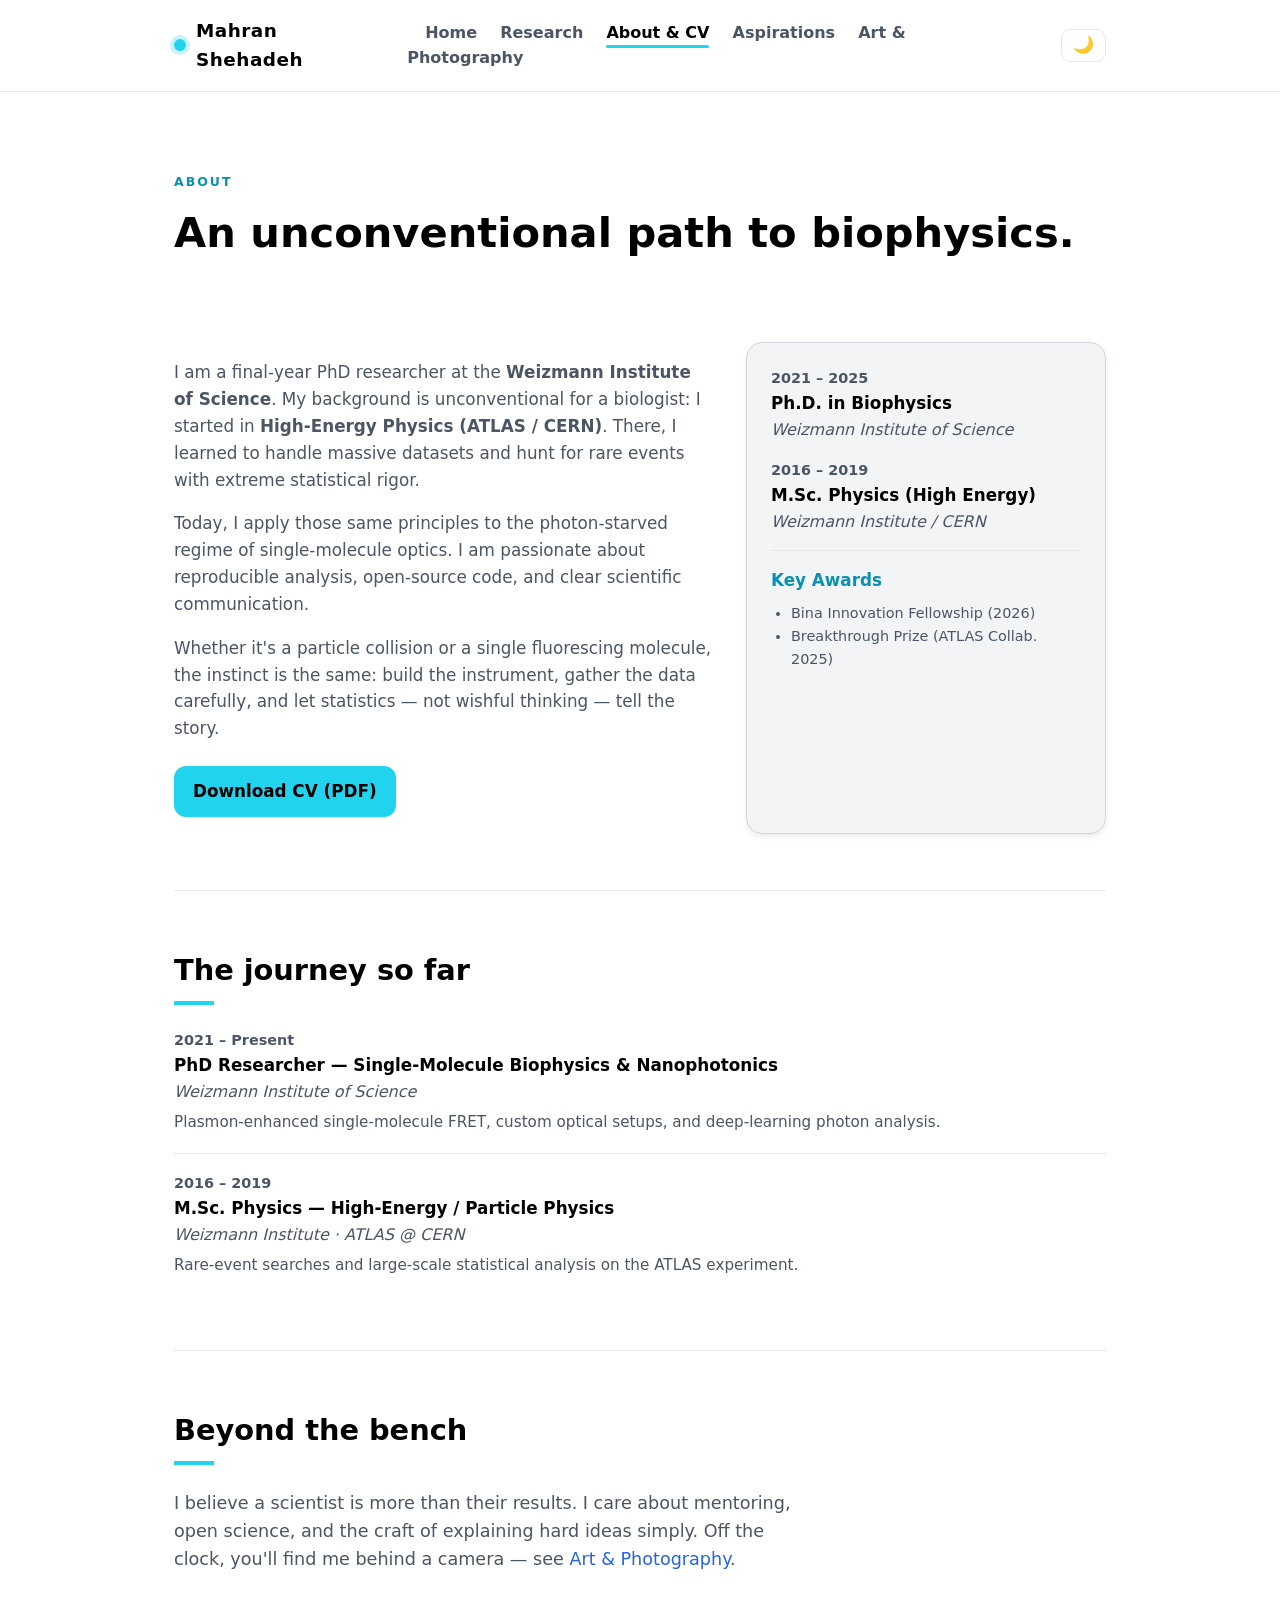
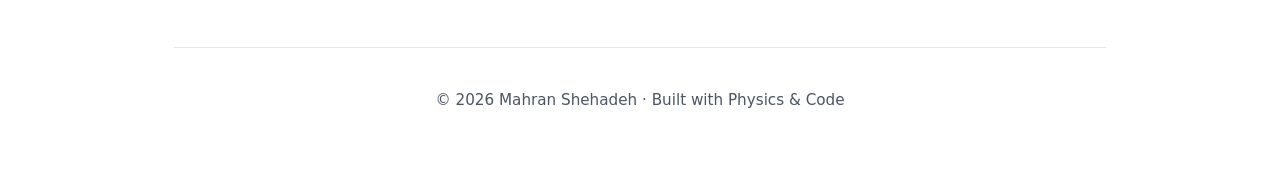
==== about.html @ 32fd959b "Build multi-page personal site Expand single-page site into Home, Research, About & CV, Aspirations," ====
<!DOCTYPE html>
<html lang="en">
<head>
  <meta charset="utf-8" />
  <meta name="viewport" content="width=device-width, initial-scale=1" />
  <title>About &amp; CV — Mahran Shehadeh</title>
  <meta name="description" content="From high-energy physics at CERN to single-molecule biophysics at the Weizmann Institute." />
  <meta name="color-scheme" content="light dark" />
  <link rel="icon" href="favicon.svg" type="image/svg+xml" />
  <link rel="stylesheet" href="style.css" />
  <script>(function(){try{var t=localStorage.getItem('theme');if(!t){t=matchMedia('(prefers-color-scheme: dark)').matches?'dark':'light';}document.documentElement.setAttribute('data-theme',t);}catch(e){}})();</script>
</head>
<body>
  <header class="site-header">
    <div class="container">
      <a class="brand" href="index.html"><span class="dot"></span>Mahran Shehadeh</a>
      <button class="theme-toggle" id="theme-toggle" aria-label="Switch to dark mode" title="Toggle theme">🌙</button>
      <button class="nav-toggle" aria-label="Menu" aria-expanded="false">☰</button>
      <nav id="site-nav">
        <a href="index.html">Home</a>
        <a href="research.html">Research</a>
        <a href="about.html" class="active">About &amp; CV</a>
        <a href="aspirations.html">Aspirations</a>
        <a href="art.html">Art &amp; Photography</a>
      </nav>
    </div>
  </header>

  <div class="container">

    <section class="page-head reveal">
      <p class="eyebrow">About</p>
      <h1>An unconventional path to biophysics.</h1>
    </section>

    <section class="section reveal">
      <div class="about">
        <div class="blurb">
          <p>
            I am a final‑year PhD researcher at the <strong>Weizmann Institute of Science</strong>. My background is
            unconventional for a biologist: I started in <strong>High‑Energy Physics (ATLAS / CERN)</strong>. There,
            I learned to handle massive datasets and hunt for rare events with extreme statistical rigor.
          </p>
          <p>
            Today, I apply those same principles to the photon‑starved regime of single‑molecule optics. I am passionate
            about reproducible analysis, open‑source code, and clear scientific communication.
          </p>
          <p>
            Whether it's a particle collision or a single fluorescing molecule, the instinct is the same: build the
            instrument, gather the data carefully, and let statistics — not wishful thinking — tell the story.
          </p>
          <p style="margin-top:24px;">
            <a href="MahranShehadeh_AcademicCV.pdf" class="btn" target="_blank" rel="noopener">Download CV (PDF)</a>
          </p>
        </div>

        <div class="card">
          <div class="timeline-item">
            <div class="timeline-date">2021 – 2025</div>
            <div class="timeline-title">Ph.D. in Biophysics</div>
            <div class="timeline-inst">Weizmann Institute of Science</div>
          </div>
          <div class="timeline-item">
            <div class="timeline-date">2016 – 2019</div>
            <div class="timeline-title">M.Sc. Physics (High Energy)</div>
            <div class="timeline-inst">Weizmann Institute / CERN</div>
          </div>
          <hr style="border:0; border-top:1px solid var(--border-soft); margin:16px 0;">
          <div class="timeline-item">
            <div class="timeline-title" style="color: var(--accent-dark);">Key Awards</div>
            <ul style="padding-left:20px; font-size:0.9rem; color:var(--muted); margin-top:8px;">
              <li>Bina Innovation Fellowship (2026)</li>
              <li>Breakthrough Prize (ATLAS Collab. 2025)</li>
            </ul>
          </div>
        </div>
      </div>
    </section>

    <section class="section reveal">
      <h2>The journey so far</h2>
      <div class="card" style="background:transparent; box-shadow:none; border:0; padding:0;">
        <div class="timeline-item">
          <div class="timeline-date">2021 – Present</div>
          <div class="timeline-title">PhD Researcher — Single‑Molecule Biophysics &amp; Nanophotonics</div>
          <div class="timeline-inst">Weizmann Institute of Science</div>
          <p style="color:var(--muted); margin-top:6px;">Plasmon‑enhanced single‑molecule FRET, custom optical setups, and deep‑learning photon analysis.</p>
        </div>
        <hr style="border:0; border-top:1px solid var(--border-soft); margin:18px 0;">
        <div class="timeline-item">
          <div class="timeline-date">2016 – 2019</div>
          <div class="timeline-title">M.Sc. Physics — High‑Energy / Particle Physics</div>
          <div class="timeline-inst">Weizmann Institute · ATLAS @ CERN</div>
          <p style="color:var(--muted); margin-top:6px;">Rare‑event searches and large‑scale statistical analysis on the ATLAS experiment.</p>
        </div>
      </div>
    </section>

    <section class="section reveal">
      <h2>Beyond the bench</h2>
      <p class="lead">
        I believe a scientist is more than their results. I care about mentoring, open science, and the craft of
        explaining hard ideas simply. Off the clock, you'll find me behind a camera — see
        <a href="art.html">Art &amp; Photography</a>.
      </p>
    </section>

    <footer>
      <div>© <span id="y"></span> Mahran Shehadeh · Built with Physics &amp; Code</div>
    </footer>
  </div>

  <script src="main.js"></script>
</body>
</html>
---- style.css ----
/* ============================================================
   Mahran Shehadeh — shared stylesheet
   Palette kept from the original site (cyan accent on white).
   ============================================================ */

:root {
  --bg: #ffffff;
  --fg: #000000;
  --muted: #4b5563;
  --accent: #22d3ee;       /* The Cyan Accent */
  --accent-dark: #0891b2;  /* Darker cyan for text-on-white legibility */
  --card: #f3f4f6;
  --border: #d1d5db;
  --border-soft: #e5e7eb;
  --link: #2563eb;
  --shadow: 0 4px 6px -1px rgba(0, 0, 0, 0.08);
  --shadow-lg: 0 18px 40px -12px rgba(0, 0, 0, 0.18);
}

/* Dark theme — same cyan accent, inverted surfaces */
[data-theme="dark"] {
  --bg: #0b0f14;
  --fg: #e6edf3;
  --muted: #9ca3af;
  --accent: #22d3ee;
  --accent-dark: #67e8f9;   /* lighter cyan stays legible on dark */
  --card: #161b22;
  --border: #2d333b;
  --border-soft: #21262d;
  --link: #60a5fa;
  --shadow: 0 4px 6px -1px rgba(0, 0, 0, 0.4);
  --shadow-lg: 0 18px 40px -12px rgba(0, 0, 0, 0.6);
}
[data-theme="dark"] .site-header { background: rgba(11, 15, 20, 0.85); }
[data-theme="dark"] .tag { background: #21262d; color: #c9d1d9; }
[data-theme="dark"] .tag.accent { background: rgba(34, 211, 238, 0.16); color: var(--accent-dark); }
[data-theme="dark"] .gallery img { border-color: var(--border); }

* { box-sizing: border-box; }
html { scroll-behavior: smooth; }
html, body { height: 100%; }

body {
  margin: 0;
  font-family: ui-sans-serif, system-ui, -apple-system, "Segoe UI", Roboto, Helvetica, Arial, "Apple Color Emoji", "Segoe UI Emoji";
  background: var(--bg);
  color: var(--fg);
  line-height: 1.6;
  -webkit-font-smoothing: antialiased;
}

a { color: var(--link); text-decoration: none; }
a:hover { text-decoration: underline; }

.container { max-width: 980px; margin: 0 auto; padding: 24px; }

/* ---------- Sticky header / nav ---------- */
.site-header {
  position: sticky;
  top: 0;
  z-index: 50;
  background: rgba(255, 255, 255, 0.85);
  backdrop-filter: saturate(180%) blur(10px);
  border-bottom: 1px solid var(--border-soft);
}
.site-header .container {
  display: flex;
  align-items: center;
  justify-content: space-between;
  gap: 16px;
  padding-top: 16px;
  padding-bottom: 16px;
}
.brand {
  font-weight: 800;
  letter-spacing: 0.5px;
  font-size: 1.15rem;
  color: var(--fg);
  display: inline-flex;
  align-items: center;
  gap: 10px;
}
.brand { margin-right: auto; }
.brand:hover { text-decoration: none; }

/* theme toggle */
.theme-toggle {
  background: none; border: 1px solid var(--border-soft); cursor: pointer;
  font-size: 1.05rem; line-height: 1; padding: 7px 11px; border-radius: 10px;
  color: var(--fg); margin-left: 18px; transition: border-color 0.2s ease;
}
.theme-toggle:hover { border-color: var(--fg); }
@media (min-width: 861px) { nav { order: 1; } .theme-toggle { order: 2; } }
.brand .dot {
  width: 12px; height: 12px; border-radius: 50%;
  background: var(--accent);
  box-shadow: 0 0 0 4px rgba(34, 211, 238, 0.25);
}
nav a { margin-left: 18px; font-weight: 600; color: var(--muted); position: relative; }
nav a:hover { color: var(--fg); text-decoration: none; }
nav a.active { color: var(--fg); }
nav a.active::after {
  content: ''; position: absolute; left: 0; right: 0; bottom: -6px;
  height: 3px; border-radius: 3px; background: var(--accent);
}

/* mobile menu toggle */
.nav-toggle { display: none; background: none; border: 0; cursor: pointer; font-size: 1.5rem; color: var(--fg); }

/* ---------- Buttons ---------- */
.cta { display: inline-flex; gap: 12px; flex-wrap: wrap; }
.btn {
  border: 1px solid transparent;
  background: var(--accent);
  color: #000000;
  padding: 11px 18px;
  font-weight: 700;
  border-radius: 12px;
  transition: transform 0.2s ease, box-shadow 0.2s ease;
  display: inline-block;
}
.btn:hover { transform: translateY(-2px); text-decoration: none; box-shadow: 0 8px 20px -8px rgba(34, 211, 238, 0.8); }
.btn.secondary { background: transparent; border-color: var(--muted); color: var(--fg); }
.btn.secondary:hover { box-shadow: var(--shadow); border-color: var(--fg); }

/* ---------- Cards & grid ---------- */
.card {
  background: var(--card);
  border: 1px solid var(--border);
  border-radius: 16px;
  padding: 24px;
  box-shadow: var(--shadow);
  transition: transform 0.25s ease, box-shadow 0.25s ease;
}
.card.hover:hover { transform: translateY(-4px); box-shadow: var(--shadow-lg); }
.card h3 { margin: 0 0 8px; font-size: 1.1rem; }
.card p { margin: 0; color: var(--muted); font-size: 0.95rem; }

.grid { display: grid; grid-template-columns: repeat(3, minmax(0, 1fr)); gap: 16px; }
.grid-2 { display: grid; grid-template-columns: repeat(2, minmax(0, 1fr)); gap: 16px; }

/* ---------- Tags ---------- */
.tag {
  display: inline-block; font-size: 0.75rem; padding: 3px 9px;
  background: #e5e7eb; border-radius: 12px; color: #374151;
  font-weight: 600; margin-right: 4px; margin-top: 8px;
}
.tag.accent { background: rgba(34, 211, 238, 0.18); color: var(--accent-dark); }

/* ---------- Sections ---------- */
.section { padding: 56px 0; border-bottom: 1px solid var(--border-soft); }
.section:last-child { border-bottom: none; }
.section h2 { font-size: 1.8rem; margin: 0 0 24px; position: relative; }
.section h2::after { content: ''; display: block; width: 40px; height: 4px; background: var(--accent); margin-top: 8px; }
.eyebrow { text-transform: uppercase; letter-spacing: 2px; font-size: 0.78rem; font-weight: 700; color: var(--accent-dark); margin: 0 0 8px; }
.lead { color: var(--muted); font-size: 1.1rem; max-width: 640px; }

/* ---------- Hero ---------- */
.hero { padding: 72px 0; display: grid; grid-template-columns: 1.1fr 0.9fr; gap: 40px; align-items: center; }
.hero h1 { font-size: clamp(2rem, 5vw, 3.2rem); line-height: 1.15; margin: 0 0 16px; }
.hero p { color: var(--muted); font-size: 1.1rem; margin: 0 0 24px; }
.profile-photo {
  max-width: 300px; width: 100%; border-radius: 50%;
  border: 5px solid var(--accent);
  box-shadow: var(--shadow-lg);
}

/* page header (interior pages) */
.page-head { padding: 56px 0 8px; }
.page-head h1 { font-size: clamp(1.8rem, 4vw, 2.6rem); margin: 0 0 12px; }

/* ---------- About ---------- */
.about { display: grid; grid-template-columns: 1.5fr 1fr; gap: 32px; }
.about .blurb { font-size: 1.05rem; color: var(--muted); }

/* ---------- Timeline ---------- */
.timeline-item { margin-bottom: 16px; }
.timeline-date { font-weight: 700; color: var(--muted); font-size: 0.9rem; }
.timeline-title { font-weight: 700; font-size: 1.05rem; }
.timeline-inst { font-style: italic; color: var(--muted); }

/* ---------- Stats strip ---------- */
.stats { display: grid; grid-template-columns: repeat(4, 1fr); gap: 16px; text-align: center; }
.stats .num { font-size: 2rem; font-weight: 800; color: var(--accent-dark); }
.stats .label { color: var(--muted); font-size: 0.9rem; }

/* ---------- Gallery (photography) ---------- */
.gallery { columns: 3; column-gap: 16px; }
.gallery img {
  width: 100%; display: block; border-radius: 14px; margin-bottom: 16px;
  border: 1px solid var(--border); box-shadow: var(--shadow);
  transition: transform 0.25s ease, box-shadow 0.25s ease;
}
.gallery img:hover { transform: scale(1.02); box-shadow: var(--shadow-lg); }

/* ---------- Publications ---------- */
.pub-list { display: grid; gap: 14px; }
.pub { border-left: 4px solid var(--accent); }
.pub h3 { font-size: 1.05rem; }
.pub-meta { margin: 6px 0 10px !important; font-size: 0.92rem; }

/* ---------- Footer ---------- */
footer { padding: 40px 0; color: var(--muted); font-size: 0.95rem; text-align: center; }
.social { display: flex; gap: 16px; justify-content: center; margin-top: 16px; flex-wrap: wrap; }

/* ---------- Reveal-on-scroll animation ---------- */
.reveal { opacity: 0; transform: translateY(18px); transition: opacity 0.6s ease, transform 0.6s ease; }
.reveal.in { opacity: 1; transform: none; }
@media (prefers-reduced-motion: reduce) {
  .reveal { opacity: 1; transform: none; transition: none; }
  html { scroll-behavior: auto; }
}

/* ---------- Responsive ---------- */
@media (max-width: 860px) {
  .hero { grid-template-columns: 1fr; text-align: center; }
  .hero .profile-photo { margin: 0 auto; }
  .grid, .grid-2 { grid-template-columns: 1fr; }
  .stats { grid-template-columns: repeat(2, 1fr); }
  .about { grid-template-columns: 1fr; }
  .gallery { columns: 2; }
  .cta { justify-content: center; }

  .nav-toggle { display: block; }
  nav {
    display: none; position: absolute; top: 100%; right: 0; left: 0;
    background: #fff; border-bottom: 1px solid var(--border-soft);
    flex-direction: column; padding: 12px 24px 20px;
  }
  nav.open { display: flex; }
  nav a { margin: 8px 0; }
  nav a.active::after { display: none; }
}
@media (max-width: 520px) { .gallery { columns: 1; } }
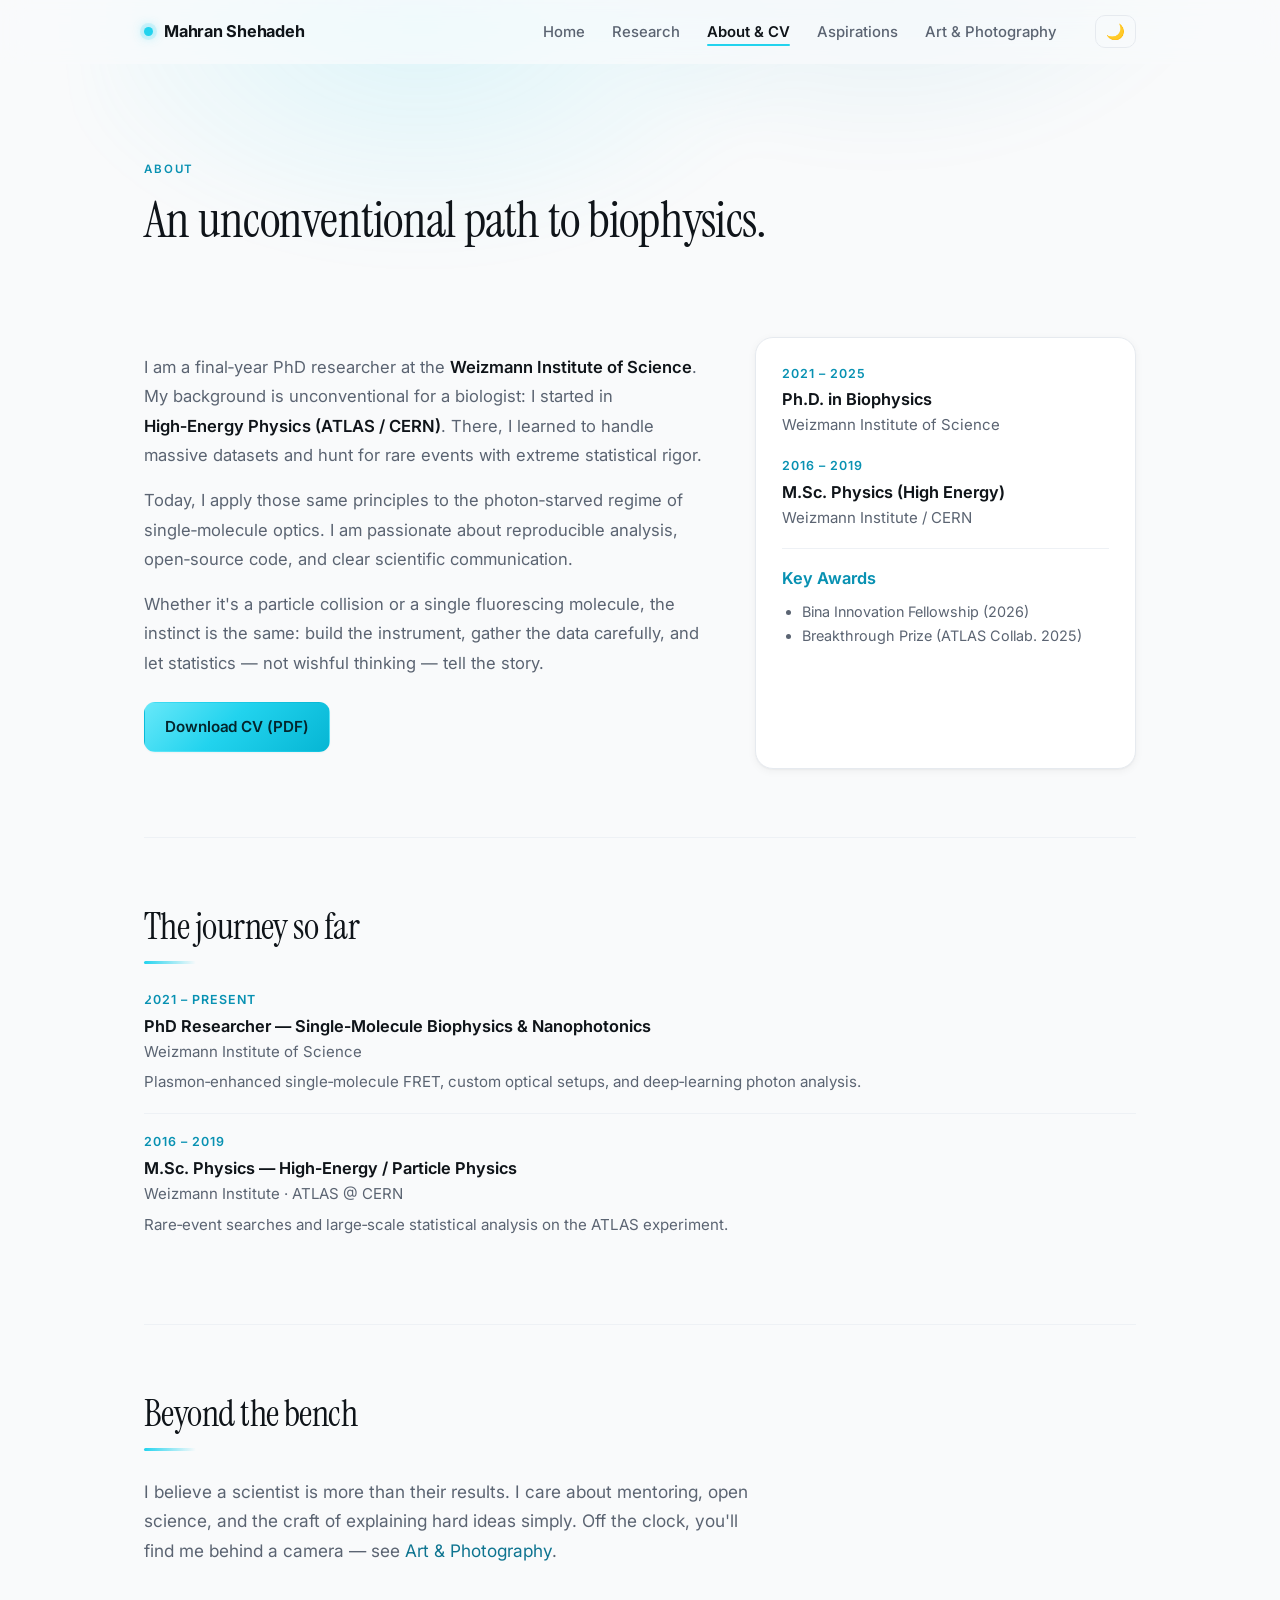
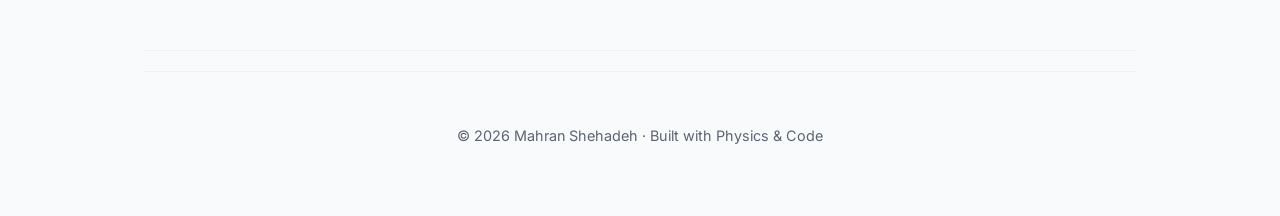
==== commit 43390063: "Refine visual design: typography, surfaces, and depth Pair Instrument Serif display headings with In" ====
--- a/about.html
+++ b/about.html
@@ -6,7 +6,31 @@
   <title>About &amp; CV — Mahran Shehadeh</title>
   <meta name="description" content="From high-energy physics at CERN to single-molecule biophysics at the Weizmann Institute." />
   <meta name="color-scheme" content="light dark" />
+  <meta name="theme-color" media="(prefers-color-scheme: light)" content="#ffffff" />
+  <meta name="theme-color" media="(prefers-color-scheme: dark)" content="#0b0f14" />
   <link rel="icon" href="favicon.svg" type="image/svg+xml" />
+  <link rel="icon" href="favicon-32.png" sizes="32x32" type="image/png" />
+  <link rel="apple-touch-icon" href="apple-touch-icon.png" />
+  <link rel="manifest" href="site.webmanifest" />
+  <link rel="canonical" href="https://mahranshehadeh.github.io/about.html" />
+
+  <!-- Open Graph / social preview -->
+  <meta property="og:type" content="website" />
+  <meta property="og:site_name" content="Mahran Shehadeh" />
+  <meta property="og:title" content="About &amp; CV — Mahran Shehadeh" />
+  <meta property="og:description" content="From high-energy physics at CERN to single-molecule biophysics at the Weizmann Institute." />
+  <meta property="og:url" content="https://mahranshehadeh.github.io/about.html" />
+  <meta property="og:image" content="https://mahranshehadeh.github.io/og-image.png" />
+  <meta property="og:image:width" content="1200" />
+  <meta property="og:image:height" content="630" />
+  <meta property="og:image:alt" content="Mahran Shehadeh — Physicist &amp; Biophysicist" />
+  <meta name="twitter:card" content="summary_large_image" />
+  <meta name="twitter:title" content="About &amp; CV — Mahran Shehadeh" />
+  <meta name="twitter:description" content="From high-energy physics at CERN to single-molecule biophysics at the Weizmann Institute." />
+  <meta name="twitter:image" content="https://mahranshehadeh.github.io/og-image.png" />
+  <link rel="preconnect" href="https://fonts.googleapis.com" />
+  <link rel="preconnect" href="https://fonts.gstatic.com" crossorigin />
+  <link href="https://fonts.googleapis.com/css2?family=Inter:wght@100..900&family=Instrument+Serif:ital@0;1&display=swap" rel="stylesheet" />
   <link rel="stylesheet" href="style.css" />
   <script>(function(){try{var t=localStorage.getItem('theme');if(!t){t=matchMedia('(prefers-color-scheme: dark)').matches?'dark':'light';}document.documentElement.setAttribute('data-theme',t);}catch(e){}})();</script>
 </head>
@@ -67,7 +91,7 @@
           </div>
           <hr style="border:0; border-top:1px solid var(--border-soft); margin:16px 0;">
           <div class="timeline-item">
-            <div class="timeline-title" style="color: var(--accent-dark);">Key Awards</div>
+            <div class="timeline-title" style="color: var(--accent-deep);">Key Awards</div>
             <ul style="padding-left:20px; font-size:0.9rem; color:var(--muted); margin-top:8px;">
               <li>Bina Innovation Fellowship (2026)</li>
               <li>Breakthrough Prize (ATLAS Collab. 2025)</li>
--- a/style.css
+++ b/style.css
@@ -1,234 +1,397 @@
 /* ============================================================
    Mahran Shehadeh — shared stylesheet
-   Palette kept from the original site (cyan accent on white).
+   Cyan accent identity, refined typography & surfaces.
    ============================================================ */
 
+/* ---------- Tokens: light ---------- */
 :root {
-  --bg: #ffffff;
-  --fg: #000000;
-  --muted: #4b5563;
-  --accent: #22d3ee;       /* The Cyan Accent */
-  --accent-dark: #0891b2;  /* Darker cyan for text-on-white legibility */
-  --card: #f3f4f6;
-  --border: #d1d5db;
-  --border-soft: #e5e7eb;
-  --link: #2563eb;
-  --shadow: 0 4px 6px -1px rgba(0, 0, 0, 0.08);
-  --shadow-lg: 0 18px 40px -12px rgba(0, 0, 0, 0.18);
-}
-
-/* Dark theme — same cyan accent, inverted surfaces */
+  --bg: #f9fafb;
+  --bg-elev: #ffffff;
+  --fg: #0f1419;
+  --muted: #5b6472;
+  --accent: #22d3ee;          /* the cyan */
+  --accent-deep: #0891b2;     /* legible cyan on light */
+  --accent-soft: rgba(34, 211, 238, 0.14);
+  --card: #ffffff;
+  --border: #e6eaef;
+  --border-soft: #eef1f5;
+  --link: #0e7490;
+  --shadow-sm: 0 1px 2px rgba(15, 20, 25, 0.04);
+  --shadow: 0 2px 8px rgba(15, 20, 25, 0.05), 0 1px 2px rgba(15, 20, 25, 0.04);
+  --shadow-lg: 0 24px 48px -20px rgba(15, 20, 25, 0.22), 0 8px 16px -12px rgba(15, 20, 25, 0.12);
+  --glow: 0 12px 32px -10px rgba(34, 211, 238, 0.45);
+  --font-display: "Instrument Serif", ui-serif, Georgia, "Times New Roman", serif;
+  --font-sans: "Inter", ui-sans-serif, system-ui, -apple-system, "Segoe UI", Roboto, Helvetica, Arial, sans-serif;
+  --radius: 18px;
+  --maxw: 1040px;
+}
+
+/* ---------- Tokens: dark ---------- */
 [data-theme="dark"] {
-  --bg: #0b0f14;
-  --fg: #e6edf3;
-  --muted: #9ca3af;
+  --bg: #080b0f;
+  --bg-elev: #11161d;
+  --fg: #e8eef4;
+  --muted: #8b97a6;
   --accent: #22d3ee;
-  --accent-dark: #67e8f9;   /* lighter cyan stays legible on dark */
-  --card: #161b22;
-  --border: #2d333b;
-  --border-soft: #21262d;
-  --link: #60a5fa;
-  --shadow: 0 4px 6px -1px rgba(0, 0, 0, 0.4);
-  --shadow-lg: 0 18px 40px -12px rgba(0, 0, 0, 0.6);
-}
-[data-theme="dark"] .site-header { background: rgba(11, 15, 20, 0.85); }
-[data-theme="dark"] .tag { background: #21262d; color: #c9d1d9; }
-[data-theme="dark"] .tag.accent { background: rgba(34, 211, 238, 0.16); color: var(--accent-dark); }
-[data-theme="dark"] .gallery img { border-color: var(--border); }
+  --accent-deep: #67e8f9;
+  --accent-soft: rgba(34, 211, 238, 0.16);
+  --card: #11161d;
+  --border: #222a34;
+  --border-soft: #1a212a;
+  --link: #67e8f9;
+  --shadow-sm: 0 1px 2px rgba(0, 0, 0, 0.4);
+  --shadow: 0 2px 10px rgba(0, 0, 0, 0.45);
+  --shadow-lg: 0 24px 48px -20px rgba(0, 0, 0, 0.8), 0 8px 16px -12px rgba(0, 0, 0, 0.6);
+  --glow: 0 12px 36px -10px rgba(34, 211, 238, 0.35);
+}
 
 * { box-sizing: border-box; }
 html { scroll-behavior: smooth; }
-html, body { height: 100%; }
 
 body {
   margin: 0;
-  font-family: ui-sans-serif, system-ui, -apple-system, "Segoe UI", Roboto, Helvetica, Arial, "Apple Color Emoji", "Segoe UI Emoji";
+  font-family: var(--font-sans);
+  font-size: 16.5px;
   background: var(--bg);
   color: var(--fg);
-  line-height: 1.6;
+  line-height: 1.65;
   -webkit-font-smoothing: antialiased;
-}
+  -moz-osx-font-smoothing: grayscale;
+  position: relative;
+  overflow-x: hidden;
+}
+
+/* ambient cyan light — depth without noise */
+body::before {
+  content: '';
+  position: fixed;
+  top: -280px; left: 50%;
+  width: 1100px; height: 720px;
+  margin-left: -550px;
+  background:
+    radial-gradient(ellipse 50% 50% at 30% 40%, rgba(34, 211, 238, 0.13), transparent 70%),
+    radial-gradient(ellipse 45% 45% at 72% 30%, rgba(8, 145, 178, 0.10), transparent 70%);
+  filter: blur(20px);
+  pointer-events: none;
+  z-index: 0;
+}
+[data-theme="dark"] body::before {
+  background:
+    radial-gradient(ellipse 50% 50% at 30% 40%, rgba(34, 211, 238, 0.16), transparent 70%),
+    radial-gradient(ellipse 45% 45% at 72% 30%, rgba(103, 232, 249, 0.08), transparent 70%);
+}
+.site-header, .container, footer { position: relative; z-index: 1; }
 
 a { color: var(--link); text-decoration: none; }
-a:hover { text-decoration: underline; }
-
-.container { max-width: 980px; margin: 0 auto; padding: 24px; }
-
-/* ---------- Sticky header / nav ---------- */
+a:hover { text-decoration: underline; text-underline-offset: 3px; }
+
+:focus-visible {
+  outline: 2px solid var(--accent);
+  outline-offset: 3px;
+  border-radius: 6px;
+}
+
+.container { max-width: var(--maxw); margin: 0 auto; padding: 24px; }
+
+/* ---------- Typography ---------- */
+h1, h2 {
+  font-family: var(--font-display);
+  font-weight: 400;
+  letter-spacing: -0.015em;
+  line-height: 1.12;
+}
+h3 { font-family: var(--font-sans); font-weight: 650; letter-spacing: -0.01em; }
+
+.eyebrow {
+  text-transform: uppercase;
+  letter-spacing: 0.16em;
+  font-size: 0.72rem;
+  font-weight: 600;
+  color: var(--accent-deep);
+  margin: 0 0 14px;
+  font-family: var(--font-sans);
+}
+.lead { color: var(--muted); font-size: 1.08rem; max-width: 620px; line-height: 1.7; }
+
+/* ---------- Header / nav ---------- */
 .site-header {
-  position: sticky;
-  top: 0;
-  z-index: 50;
-  background: rgba(255, 255, 255, 0.85);
-  backdrop-filter: saturate(180%) blur(10px);
-  border-bottom: 1px solid var(--border-soft);
+  position: sticky; top: 0; z-index: 50;
+  background: color-mix(in srgb, var(--bg) 78%, transparent);
+  backdrop-filter: saturate(180%) blur(14px);
+  -webkit-backdrop-filter: saturate(180%) blur(14px);
+  border-bottom: 1px solid transparent;
+  transition: border-color 0.3s ease, box-shadow 0.3s ease;
+}
+.site-header.scrolled {
+  border-bottom-color: var(--border-soft);
+  box-shadow: var(--shadow-sm);
 }
 .site-header .container {
-  display: flex;
-  align-items: center;
-  justify-content: space-between;
-  gap: 16px;
-  padding-top: 16px;
-  padding-bottom: 16px;
+  display: flex; align-items: center; gap: 16px;
+  padding-top: 15px; padding-bottom: 15px;
 }
 .brand {
-  font-weight: 800;
-  letter-spacing: 0.5px;
-  font-size: 1.15rem;
-  color: var(--fg);
-  display: inline-flex;
-  align-items: center;
-  gap: 10px;
-}
-.brand { margin-right: auto; }
+  font-family: var(--font-sans);
+  font-weight: 700; letter-spacing: -0.015em; font-size: 1.02rem;
+  color: var(--fg); margin-right: auto;
+  display: inline-flex; align-items: center; gap: 11px;
+}
 .brand:hover { text-decoration: none; }
-
-/* theme toggle */
+.brand .dot {
+  width: 9px; height: 9px; border-radius: 50%;
+  background: var(--accent);
+  box-shadow: 0 0 0 4px var(--accent-soft), 0 0 12px rgba(34, 211, 238, 0.7);
+}
+
+nav a {
+  margin-left: 22px; font-weight: 500; font-size: 0.93rem;
+  color: var(--muted); position: relative; padding-bottom: 2px;
+}
+nav a:hover { color: var(--fg); text-decoration: none; }
+nav a.active { color: var(--fg); font-weight: 600; }
+nav a::after {
+  content: ''; position: absolute; left: 0; right: 100%; bottom: -3px;
+  height: 2px; border-radius: 2px; background: var(--accent);
+  transition: right 0.28s cubic-bezier(0.4, 0, 0.2, 1);
+}
+nav a:hover::after, nav a.active::after { right: 0; }
+
 .theme-toggle {
-  background: none; border: 1px solid var(--border-soft); cursor: pointer;
-  font-size: 1.05rem; line-height: 1; padding: 7px 11px; border-radius: 10px;
-  color: var(--fg); margin-left: 18px; transition: border-color 0.2s ease;
-}
-.theme-toggle:hover { border-color: var(--fg); }
+  background: none; border: 1px solid var(--border); cursor: pointer;
+  font-size: 0.95rem; line-height: 1; padding: 8px 10px; border-radius: 10px;
+  color: var(--fg); margin-left: 22px;
+  transition: border-color 0.2s ease, background 0.2s ease, transform 0.2s ease;
+}
+.theme-toggle:hover { border-color: var(--accent); background: var(--accent-soft); transform: translateY(-1px); }
 @media (min-width: 861px) { nav { order: 1; } .theme-toggle { order: 2; } }
-.brand .dot {
-  width: 12px; height: 12px; border-radius: 50%;
-  background: var(--accent);
-  box-shadow: 0 0 0 4px rgba(34, 211, 238, 0.25);
-}
-nav a { margin-left: 18px; font-weight: 600; color: var(--muted); position: relative; }
-nav a:hover { color: var(--fg); text-decoration: none; }
-nav a.active { color: var(--fg); }
-nav a.active::after {
-  content: ''; position: absolute; left: 0; right: 0; bottom: -6px;
-  height: 3px; border-radius: 3px; background: var(--accent);
-}
-
-/* mobile menu toggle */
-.nav-toggle { display: none; background: none; border: 0; cursor: pointer; font-size: 1.5rem; color: var(--fg); }
+
+.nav-toggle { display: none; background: none; border: 0; cursor: pointer; font-size: 1.4rem; color: var(--fg); }
 
 /* ---------- Buttons ---------- */
 .cta { display: inline-flex; gap: 12px; flex-wrap: wrap; }
 .btn {
   border: 1px solid transparent;
-  background: var(--accent);
-  color: #000000;
-  padding: 11px 18px;
-  font-weight: 700;
-  border-radius: 12px;
-  transition: transform 0.2s ease, box-shadow 0.2s ease;
+  background: linear-gradient(135deg, #67e8f9 0%, var(--accent) 45%, #06b6d4 100%);
+  color: #04252c;
+  padding: 11px 20px;
+  font-weight: 600; font-size: 0.95rem;
+  letter-spacing: -0.005em;
+  border-radius: 11px;
+  box-shadow: var(--shadow-sm);
+  transition: transform 0.22s ease, box-shadow 0.22s ease, filter 0.22s ease;
   display: inline-block;
 }
-.btn:hover { transform: translateY(-2px); text-decoration: none; box-shadow: 0 8px 20px -8px rgba(34, 211, 238, 0.8); }
-.btn.secondary { background: transparent; border-color: var(--muted); color: var(--fg); }
-.btn.secondary:hover { box-shadow: var(--shadow); border-color: var(--fg); }
-
-/* ---------- Cards & grid ---------- */
+.btn:hover { transform: translateY(-2px); text-decoration: none; box-shadow: var(--glow); filter: saturate(1.1); }
+.btn.secondary {
+  background: var(--bg-elev); border-color: var(--border); color: var(--fg);
+}
+.btn.secondary:hover { border-color: var(--accent); box-shadow: var(--shadow); background: var(--bg-elev); filter: none; }
+
+/* ---------- Cards ---------- */
 .card {
   background: var(--card);
   border: 1px solid var(--border);
-  border-radius: 16px;
-  padding: 24px;
+  border-radius: var(--radius);
+  padding: 26px;
   box-shadow: var(--shadow);
-  transition: transform 0.25s ease, box-shadow 0.25s ease;
-}
-.card.hover:hover { transform: translateY(-4px); box-shadow: var(--shadow-lg); }
-.card h3 { margin: 0 0 8px; font-size: 1.1rem; }
-.card p { margin: 0; color: var(--muted); font-size: 0.95rem; }
-
-.grid { display: grid; grid-template-columns: repeat(3, minmax(0, 1fr)); gap: 16px; }
-.grid-2 { display: grid; grid-template-columns: repeat(2, minmax(0, 1fr)); gap: 16px; }
+  transition: transform 0.28s cubic-bezier(0.4,0,0.2,1), box-shadow 0.28s ease, border-color 0.28s ease;
+  position: relative;
+  overflow: hidden;
+}
+/* hairline accent that wipes in on hover */
+.card.hover::before {
+  content: ''; position: absolute; top: 0; left: 0; right: 100%; height: 2px;
+  background: linear-gradient(90deg, var(--accent), transparent);
+  transition: right 0.4s cubic-bezier(0.4,0,0.2,1);
+}
+.card.hover:hover::before { right: 0; }
+.card.hover:hover {
+  transform: translateY(-4px);
+  box-shadow: var(--shadow-lg);
+  border-color: color-mix(in srgb, var(--accent) 35%, var(--border));
+}
+.card h3 { margin: 0 0 9px; font-size: 1.06rem; }
+.card p { margin: 0; color: var(--muted); font-size: 0.945rem; line-height: 1.65; }
+a.card { color: inherit; }
+a.card:hover { text-decoration: none; }
+a.card h3 { color: var(--fg); transition: color 0.2s ease; }
+a.card:hover h3 { color: var(--accent-deep); }
+
+.grid { display: grid; grid-template-columns: repeat(3, minmax(0, 1fr)); gap: 18px; }
+.grid-2 { display: grid; grid-template-columns: repeat(2, minmax(0, 1fr)); gap: 18px; }
 
 /* ---------- Tags ---------- */
 .tag {
-  display: inline-block; font-size: 0.75rem; padding: 3px 9px;
-  background: #e5e7eb; border-radius: 12px; color: #374151;
-  font-weight: 600; margin-right: 4px; margin-top: 8px;
-}
-.tag.accent { background: rgba(34, 211, 238, 0.18); color: var(--accent-dark); }
+  display: inline-block; font-size: 0.735rem; padding: 4px 11px;
+  background: var(--bg); border: 1px solid var(--border);
+  border-radius: 999px; color: var(--muted);
+  font-weight: 550; margin-right: 5px; margin-top: 10px;
+  letter-spacing: 0.005em;
+}
+.tag.accent {
+  background: var(--accent-soft);
+  border-color: color-mix(in srgb, var(--accent) 30%, transparent);
+  color: var(--accent-deep);
+}
 
 /* ---------- Sections ---------- */
-.section { padding: 56px 0; border-bottom: 1px solid var(--border-soft); }
+.section { padding: 68px 0; border-bottom: 1px solid var(--border-soft); }
 .section:last-child { border-bottom: none; }
-.section h2 { font-size: 1.8rem; margin: 0 0 24px; position: relative; }
-.section h2::after { content: ''; display: block; width: 40px; height: 4px; background: var(--accent); margin-top: 8px; }
-.eyebrow { text-transform: uppercase; letter-spacing: 2px; font-size: 0.78rem; font-weight: 700; color: var(--accent-dark); margin: 0 0 8px; }
-.lead { color: var(--muted); font-size: 1.1rem; max-width: 640px; }
+.section h2 { font-size: clamp(1.75rem, 3.4vw, 2.3rem); margin: 0 0 26px; }
+.section h2::after {
+  content: ''; display: block; width: 52px; height: 3px; border-radius: 3px;
+  background: linear-gradient(90deg, var(--accent), transparent);
+  margin-top: 14px;
+}
 
 /* ---------- Hero ---------- */
-.hero { padding: 72px 0; display: grid; grid-template-columns: 1.1fr 0.9fr; gap: 40px; align-items: center; }
-.hero h1 { font-size: clamp(2rem, 5vw, 3.2rem); line-height: 1.15; margin: 0 0 16px; }
-.hero p { color: var(--muted); font-size: 1.1rem; margin: 0 0 24px; }
+.hero {
+  padding: 88px 0 76px;
+  display: grid; grid-template-columns: 1.15fr 0.85fr;
+  gap: 56px; align-items: center;
+}
+.hero h1 { font-size: clamp(2.4rem, 6vw, 4rem); margin: 0 0 20px; }
+.hero h1 .alt {
+  color: transparent;
+  background: linear-gradient(120deg, var(--accent-deep), var(--accent));
+  -webkit-background-clip: text; background-clip: text;
+  font-style: italic;
+}
+.hero p { color: var(--muted); font-size: 1.1rem; margin: 0 0 30px; max-width: 30em; line-height: 1.7; }
+.hero strong { color: var(--fg); font-weight: 600; }
+
+/* portrait: editorial rounded frame with cyan halo */
+.photo-wrap { position: relative; display: inline-block; }
+.photo-wrap::after {
+  content: ''; position: absolute; inset: -14px -14px 14px 14px;
+  border: 1.5px solid var(--accent);
+  border-radius: calc(var(--radius) + 8px);
+  opacity: 0.35;
+  pointer-events: none;
+  transition: inset 0.4s cubic-bezier(0.4,0,0.2,1), opacity 0.4s ease;
+}
+.photo-wrap:hover::after { inset: -10px -10px 10px 10px; opacity: 0.6; }
 .profile-photo {
-  max-width: 300px; width: 100%; border-radius: 50%;
-  border: 5px solid var(--accent);
-  box-shadow: var(--shadow-lg);
+  max-width: 320px; width: 100%; height: auto;
+  border-radius: var(--radius);
+  display: block;
+  box-shadow: var(--shadow-lg), 0 0 60px -18px rgba(34, 211, 238, 0.5);
+  position: relative; z-index: 1;
 }
 
 /* page header (interior pages) */
-.page-head { padding: 56px 0 8px; }
-.page-head h1 { font-size: clamp(1.8rem, 4vw, 2.6rem); margin: 0 0 12px; }
+.page-head { padding: 72px 0 4px; }
+.page-head h1 { font-size: clamp(2.1rem, 5vw, 3.1rem); margin: 0 0 16px; }
 
 /* ---------- About ---------- */
-.about { display: grid; grid-template-columns: 1.5fr 1fr; gap: 32px; }
-.about .blurb { font-size: 1.05rem; color: var(--muted); }
+.about { display: grid; grid-template-columns: 1.5fr 1fr; gap: 40px; }
+.about .blurb { font-size: 1.04rem; color: var(--muted); line-height: 1.75; }
+.about .blurb strong { color: var(--fg); font-weight: 600; }
 
 /* ---------- Timeline ---------- */
-.timeline-item { margin-bottom: 16px; }
-.timeline-date { font-weight: 700; color: var(--muted); font-size: 0.9rem; }
-.timeline-title { font-weight: 700; font-size: 1.05rem; }
-.timeline-inst { font-style: italic; color: var(--muted); }
-
-/* ---------- Stats strip ---------- */
-.stats { display: grid; grid-template-columns: repeat(4, 1fr); gap: 16px; text-align: center; }
-.stats .num { font-size: 2rem; font-weight: 800; color: var(--accent-dark); }
-.stats .label { color: var(--muted); font-size: 0.9rem; }
-
-/* ---------- Gallery (photography) ---------- */
-.gallery { columns: 3; column-gap: 16px; }
+.timeline-item { margin-bottom: 18px; }
+.timeline-date {
+  font-weight: 600; color: var(--accent-deep); font-size: 0.78rem;
+  text-transform: uppercase; letter-spacing: 0.08em;
+}
+.timeline-title { font-weight: 640; font-size: 1.02rem; margin-top: 2px; }
+.timeline-inst { color: var(--muted); font-size: 0.94rem; }
+
+/* ---------- Stats ---------- */
+.stats { display: grid; grid-template-columns: repeat(4, 1fr); gap: 20px; }
+.stats > div {
+  text-align: center; padding: 22px 12px;
+  border-radius: 14px; background: var(--card);
+  border: 1px solid var(--border);
+  transition: transform 0.28s ease, border-color 0.28s ease, box-shadow 0.28s ease;
+}
+.stats > div:hover {
+  transform: translateY(-3px);
+  border-color: color-mix(in srgb, var(--accent) 40%, var(--border));
+  box-shadow: var(--shadow);
+}
+.stats .num {
+  font-family: var(--font-display);
+  font-size: 2.5rem; line-height: 1.05; font-weight: 400;
+  color: transparent;
+  background: linear-gradient(135deg, var(--accent-deep), var(--accent));
+  -webkit-background-clip: text; background-clip: text;
+}
+.stats .label {
+  color: var(--muted); font-size: 0.82rem; margin-top: 6px;
+  letter-spacing: 0.005em; line-height: 1.45;
+}
+
+/* ---------- Gallery ---------- */
+.gallery { columns: 3; column-gap: 18px; }
 .gallery img {
-  width: 100%; display: block; border-radius: 14px; margin-bottom: 16px;
+  width: 100%; display: block; border-radius: 14px; margin-bottom: 18px;
   border: 1px solid var(--border); box-shadow: var(--shadow);
-  transition: transform 0.25s ease, box-shadow 0.25s ease;
-}
-.gallery img:hover { transform: scale(1.02); box-shadow: var(--shadow-lg); }
+  transition: transform 0.35s cubic-bezier(0.4,0,0.2,1), box-shadow 0.35s ease;
+  break-inside: avoid;
+}
+.gallery img:hover { transform: translateY(-4px) scale(1.012); box-shadow: var(--shadow-lg); }
 
 /* ---------- Publications ---------- */
-.pub-list { display: grid; gap: 14px; }
-.pub { border-left: 4px solid var(--accent); }
-.pub h3 { font-size: 1.05rem; }
-.pub-meta { margin: 6px 0 10px !important; font-size: 0.92rem; }
+.pub-list { display: grid; gap: 16px; }
+.pub {
+  border-left: 3px solid var(--accent);
+  padding-left: 24px;
+}
+.pub h3 { font-size: 1.03rem; }
+.pub-meta { margin: 7px 0 11px !important; font-size: 0.9rem; }
 
 /* ---------- Footer ---------- */
-footer { padding: 40px 0; color: var(--muted); font-size: 0.95rem; text-align: center; }
-.social { display: flex; gap: 16px; justify-content: center; margin-top: 16px; flex-wrap: wrap; }
-
-/* ---------- Reveal-on-scroll animation ---------- */
-.reveal { opacity: 0; transform: translateY(18px); transition: opacity 0.6s ease, transform 0.6s ease; }
+footer {
+  padding: 52px 0 44px; color: var(--muted); font-size: 0.9rem; text-align: center;
+  border-top: 1px solid var(--border-soft); margin-top: 20px;
+}
+.social { display: flex; gap: 22px; justify-content: center; margin-top: 16px; flex-wrap: wrap; }
+.social a { color: var(--muted); font-weight: 500; font-size: 0.92rem; transition: color 0.2s ease; }
+.social a:hover { color: var(--accent-deep); text-decoration: none; }
+
+/* ---------- Reveal on scroll ---------- */
+.reveal { opacity: 0; transform: translateY(20px); transition: opacity 0.7s cubic-bezier(0.4,0,0.2,1), transform 0.7s cubic-bezier(0.4,0,0.2,1); }
 .reveal.in { opacity: 1; transform: none; }
 @media (prefers-reduced-motion: reduce) {
   .reveal { opacity: 1; transform: none; transition: none; }
   html { scroll-behavior: auto; }
+  * { animation-duration: 0.01ms !important; transition-duration: 0.01ms !important; }
 }
 
 /* ---------- Responsive ---------- */
 @media (max-width: 860px) {
-  .hero { grid-template-columns: 1fr; text-align: center; }
-  .hero .profile-photo { margin: 0 auto; }
+  body { font-size: 16px; }
+  .hero { grid-template-columns: 1fr; text-align: center; gap: 40px; padding: 56px 0 48px; }
+  .hero p { margin-left: auto; margin-right: auto; }
+  .hero .photo-order { order: -1; }
   .grid, .grid-2 { grid-template-columns: 1fr; }
   .stats { grid-template-columns: repeat(2, 1fr); }
   .about { grid-template-columns: 1fr; }
   .gallery { columns: 2; }
   .cta { justify-content: center; }
+  .section { padding: 52px 0; }
 
   .nav-toggle { display: block; }
   nav {
     display: none; position: absolute; top: 100%; right: 0; left: 0;
-    background: #fff; border-bottom: 1px solid var(--border-soft);
-    flex-direction: column; padding: 12px 24px 20px;
+    background: var(--bg-elev); border-bottom: 1px solid var(--border);
+    box-shadow: var(--shadow-lg);
+    flex-direction: column; padding: 14px 24px 22px;
   }
   nav.open { display: flex; }
-  nav a { margin: 8px 0; }
-  nav a.active::after { display: none; }
+  nav a { margin: 9px 0; font-size: 1rem; }
+  nav a::after { display: none; }
+  .theme-toggle { margin-left: 12px; }
 }
 @media (max-width: 520px) { .gallery { columns: 1; } }
+
+/* numbered process steps */
+.step {
+  display: inline-block;
+  font-family: var(--font-display);
+  font-size: 0.95em;
+  color: var(--accent-deep);
+  margin-right: 8px;
+  letter-spacing: 0.02em;
+}
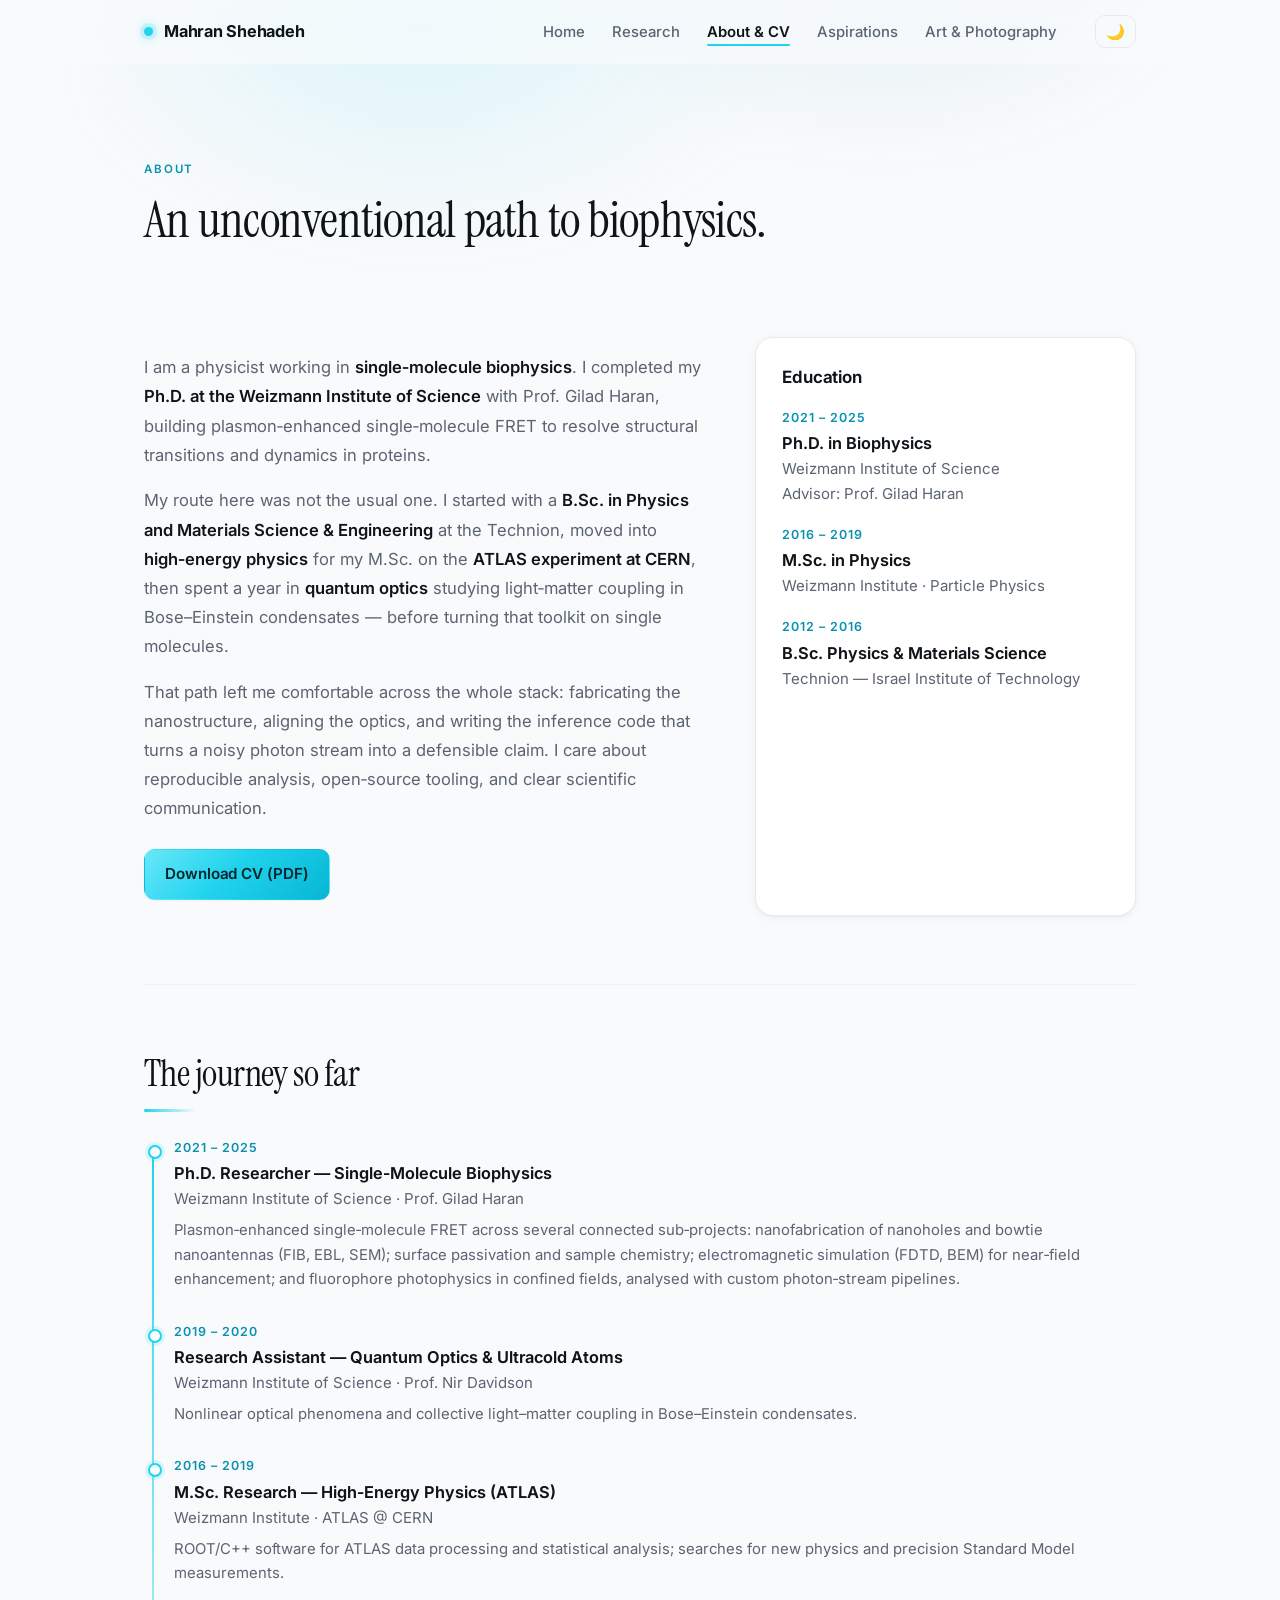
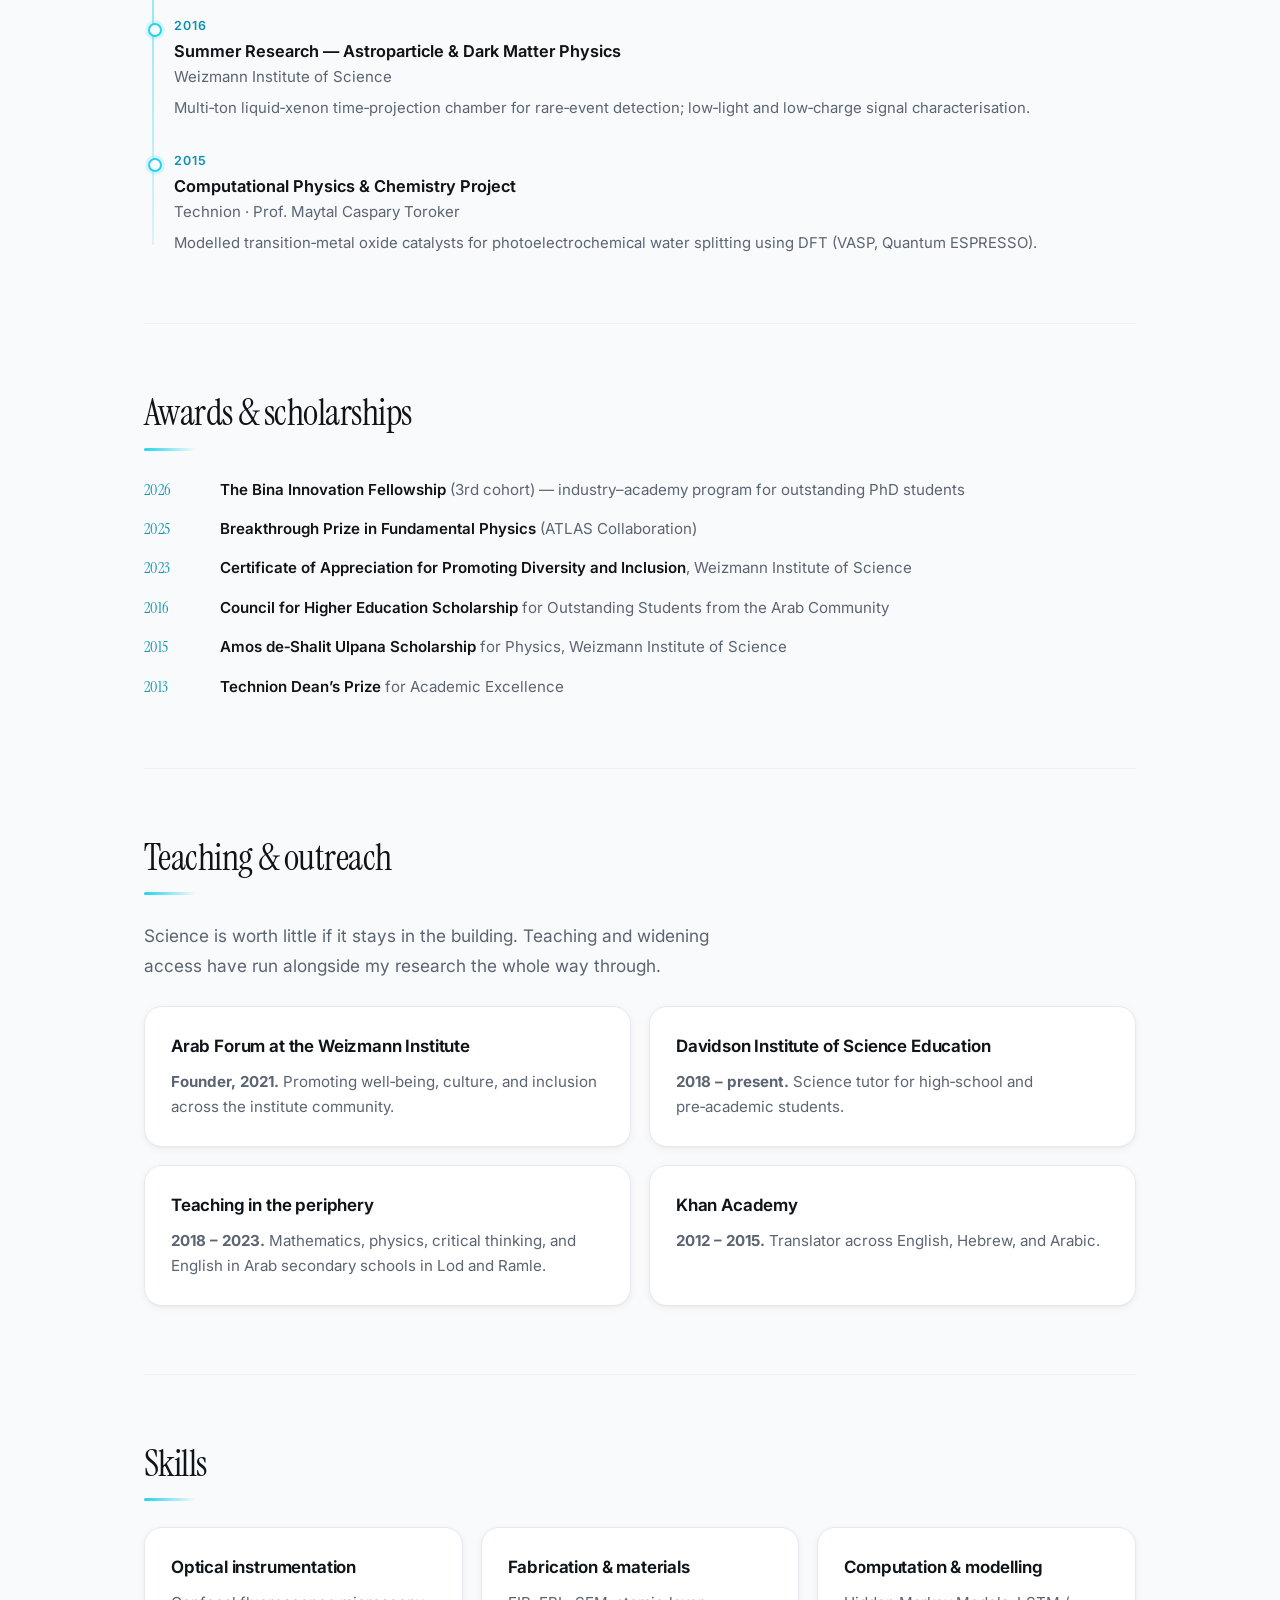
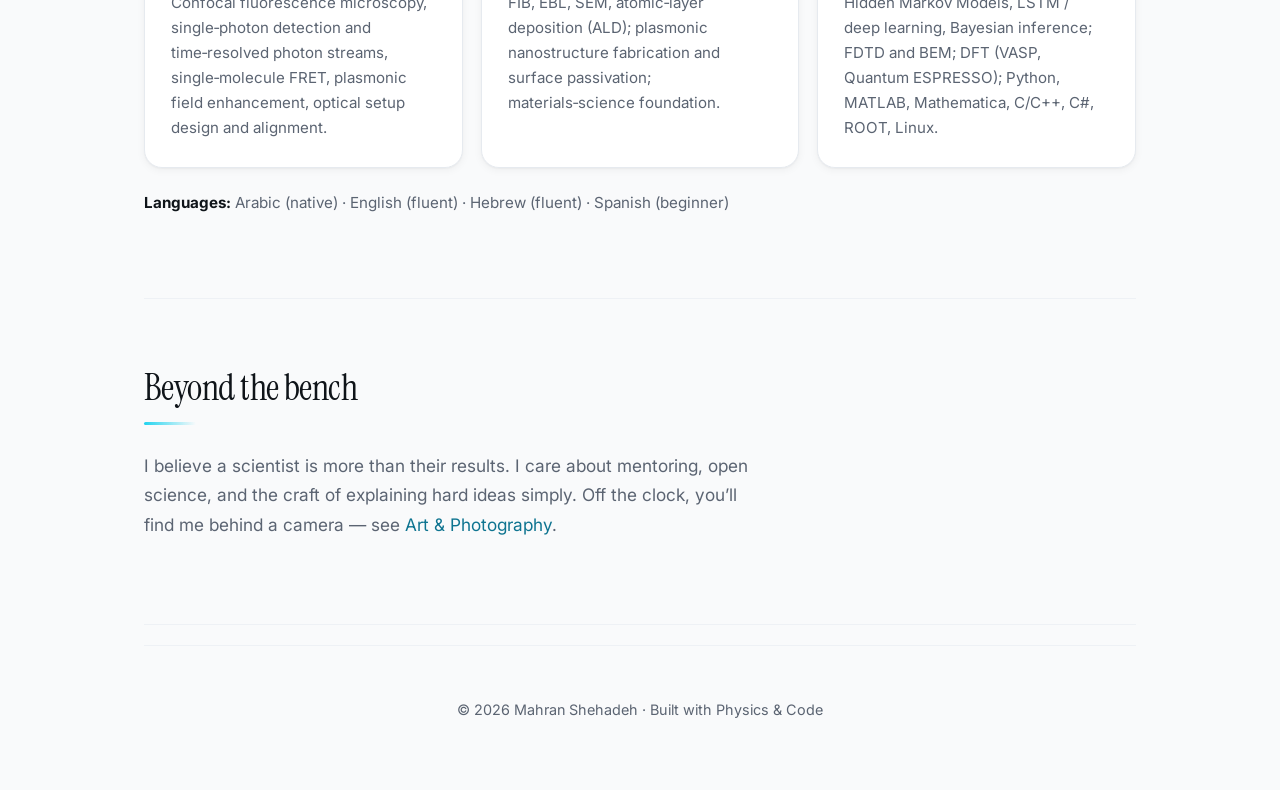
==== commit 55b05273: "Update site content from academic CV Replace placeholder publications with the real list (RXR-alpha " ====
--- a/about.html
+++ b/about.html
@@ -4,7 +4,7 @@
   <meta charset="utf-8" />
   <meta name="viewport" content="width=device-width, initial-scale=1" />
   <title>About &amp; CV — Mahran Shehadeh</title>
-  <meta name="description" content="From high-energy physics at CERN to single-molecule biophysics at the Weizmann Institute." />
+  <meta name="description" content="Mahran Shehadeh — PhD in Biophysics (Weizmann, Prof. Gilad Haran). From Technion materials science and ATLAS/CERN to plasmon-enhanced single-molecule FRET." />
   <meta name="color-scheme" content="light dark" />
   <meta name="theme-color" media="(prefers-color-scheme: light)" content="#ffffff" />
   <meta name="theme-color" media="(prefers-color-scheme: dark)" content="#0b0f14" />
@@ -18,7 +18,7 @@
   <meta property="og:type" content="website" />
   <meta property="og:site_name" content="Mahran Shehadeh" />
   <meta property="og:title" content="About &amp; CV — Mahran Shehadeh" />
-  <meta property="og:description" content="From high-energy physics at CERN to single-molecule biophysics at the Weizmann Institute." />
+  <meta property="og:description" content="PhD in Biophysics (Weizmann). From Technion materials science and ATLAS/CERN to plasmon-enhanced single-molecule FRET." />
   <meta property="og:url" content="https://mahranshehadeh.github.io/about.html" />
   <meta property="og:image" content="https://mahranshehadeh.github.io/og-image.png" />
   <meta property="og:image:width" content="1200" />
@@ -26,7 +26,7 @@
   <meta property="og:image:alt" content="Mahran Shehadeh — Physicist &amp; Biophysicist" />
   <meta name="twitter:card" content="summary_large_image" />
   <meta name="twitter:title" content="About &amp; CV — Mahran Shehadeh" />
-  <meta name="twitter:description" content="From high-energy physics at CERN to single-molecule biophysics at the Weizmann Institute." />
+  <meta name="twitter:description" content="PhD in Biophysics (Weizmann). From Technion materials science and ATLAS/CERN to plasmon-enhanced single-molecule FRET." />
   <meta name="twitter:image" content="https://mahranshehadeh.github.io/og-image.png" />
   <link rel="preconnect" href="https://fonts.googleapis.com" />
   <link rel="preconnect" href="https://fonts.gstatic.com" crossorigin />
@@ -38,8 +38,8 @@
   <header class="site-header">
     <div class="container">
       <a class="brand" href="index.html"><span class="dot"></span>Mahran Shehadeh</a>
-      <button class="theme-toggle" id="theme-toggle" aria-label="Switch to dark mode" title="Toggle theme">🌙</button>
-      <button class="nav-toggle" aria-label="Menu" aria-expanded="false">☰</button>
+      <button class="theme-toggle" id="theme-toggle" aria-label="Switch to dark mode" title="Toggle theme">&#127769;</button>
+      <button class="nav-toggle" aria-label="Menu" aria-expanded="false">&#9776;</button>
       <nav id="site-nav">
         <a href="index.html">Home</a>
         <a href="research.html">Research</a>
@@ -61,41 +61,43 @@
       <div class="about">
         <div class="blurb">
           <p>
-            I am a final‑year PhD researcher at the <strong>Weizmann Institute of Science</strong>. My background is
-            unconventional for a biologist: I started in <strong>High‑Energy Physics (ATLAS / CERN)</strong>. There,
-            I learned to handle massive datasets and hunt for rare events with extreme statistical rigor.
+            I am a physicist working in <strong>single&#8209;molecule biophysics</strong>. I completed my
+            <strong>Ph.D. at the Weizmann Institute of Science</strong> with Prof. Gilad Haran, building
+            plasmon&#8209;enhanced single&#8209;molecule FRET to resolve structural transitions and dynamics in proteins.
           </p>
           <p>
-            Today, I apply those same principles to the photon‑starved regime of single‑molecule optics. I am passionate
-            about reproducible analysis, open‑source code, and clear scientific communication.
+            My route here was not the usual one. I started with a <strong>B.Sc. in Physics and Materials Science
+            &amp; Engineering</strong> at the Technion, moved into <strong>high&#8209;energy physics</strong> for my
+            M.Sc. on the <strong>ATLAS experiment at CERN</strong>, then spent a year in <strong>quantum optics</strong>
+            studying light&#8209;matter coupling in Bose&#8211;Einstein condensates &mdash; before turning that toolkit on
+            single molecules.
           </p>
           <p>
-            Whether it's a particle collision or a single fluorescing molecule, the instinct is the same: build the
-            instrument, gather the data carefully, and let statistics — not wishful thinking — tell the story.
-          </p>
-          <p style="margin-top:24px;">
+            That path left me comfortable across the whole stack: fabricating the nanostructure, aligning the optics,
+            and writing the inference code that turns a noisy photon stream into a defensible claim. I care about
+            reproducible analysis, open&#8209;source tooling, and clear scientific communication.
+          </p>
+          <p style="margin-top:26px;">
             <a href="MahranShehadeh_AcademicCV.pdf" class="btn" target="_blank" rel="noopener">Download CV (PDF)</a>
           </p>
         </div>
 
         <div class="card">
+          <h3 style="margin-bottom:16px;">Education</h3>
           <div class="timeline-item">
-            <div class="timeline-date">2021 – 2025</div>
+            <div class="timeline-date">2021 &ndash; 2025</div>
             <div class="timeline-title">Ph.D. in Biophysics</div>
-            <div class="timeline-inst">Weizmann Institute of Science</div>
+            <div class="timeline-inst">Weizmann Institute of Science<br>Advisor: Prof. Gilad Haran</div>
           </div>
           <div class="timeline-item">
-            <div class="timeline-date">2016 – 2019</div>
-            <div class="timeline-title">M.Sc. Physics (High Energy)</div>
-            <div class="timeline-inst">Weizmann Institute / CERN</div>
+            <div class="timeline-date">2016 &ndash; 2019</div>
+            <div class="timeline-title">M.Sc. in Physics</div>
+            <div class="timeline-inst">Weizmann Institute &middot; Particle Physics</div>
           </div>
-          <hr style="border:0; border-top:1px solid var(--border-soft); margin:16px 0;">
           <div class="timeline-item">
-            <div class="timeline-title" style="color: var(--accent-deep);">Key Awards</div>
-            <ul style="padding-left:20px; font-size:0.9rem; color:var(--muted); margin-top:8px;">
-              <li>Bina Innovation Fellowship (2026)</li>
-              <li>Breakthrough Prize (ATLAS Collab. 2025)</li>
-            </ul>
+            <div class="timeline-date">2012 &ndash; 2016</div>
+            <div class="timeline-title">B.Sc. Physics &amp; Materials Science</div>
+            <div class="timeline-inst">Technion &mdash; Israel Institute of Technology</div>
           </div>
         </div>
       </div>
@@ -103,34 +105,129 @@
 
     <section class="section reveal">
       <h2>The journey so far</h2>
-      <div class="card" style="background:transparent; box-shadow:none; border:0; padding:0;">
-        <div class="timeline-item">
-          <div class="timeline-date">2021 – Present</div>
-          <div class="timeline-title">PhD Researcher — Single‑Molecule Biophysics &amp; Nanophotonics</div>
+      <div class="timeline">
+        <div class="timeline-item">
+          <div class="timeline-date">2021 &ndash; 2025</div>
+          <div class="timeline-title">Ph.D. Researcher &mdash; Single&#8209;Molecule Biophysics</div>
+          <div class="timeline-inst">Weizmann Institute of Science &middot; Prof. Gilad Haran</div>
+          <p class="timeline-note">
+            Plasmon&#8209;enhanced single&#8209;molecule FRET across several connected sub&#8209;projects: nanofabrication of
+            nanoholes and bowtie nanoantennas (FIB, EBL, SEM); surface passivation and sample chemistry;
+            electromagnetic simulation (FDTD, BEM) for near&#8209;field enhancement; and fluorophore photophysics in
+            confined fields, analysed with custom photon&#8209;stream pipelines.
+          </p>
+        </div>
+        <div class="timeline-item">
+          <div class="timeline-date">2019 &ndash; 2020</div>
+          <div class="timeline-title">Research Assistant &mdash; Quantum Optics &amp; Ultracold Atoms</div>
+          <div class="timeline-inst">Weizmann Institute of Science &middot; Prof. Nir Davidson</div>
+          <p class="timeline-note">
+            Nonlinear optical phenomena and collective light&#8211;matter coupling in Bose&#8211;Einstein condensates.
+          </p>
+        </div>
+        <div class="timeline-item">
+          <div class="timeline-date">2016 &ndash; 2019</div>
+          <div class="timeline-title">M.Sc. Research &mdash; High&#8209;Energy Physics (ATLAS)</div>
+          <div class="timeline-inst">Weizmann Institute &middot; ATLAS @ CERN</div>
+          <p class="timeline-note">
+            ROOT/C++ software for ATLAS data processing and statistical analysis; searches for new physics and
+            precision Standard Model measurements.
+          </p>
+        </div>
+        <div class="timeline-item">
+          <div class="timeline-date">2016</div>
+          <div class="timeline-title">Summer Research &mdash; Astroparticle &amp; Dark Matter Physics</div>
           <div class="timeline-inst">Weizmann Institute of Science</div>
-          <p style="color:var(--muted); margin-top:6px;">Plasmon‑enhanced single‑molecule FRET, custom optical setups, and deep‑learning photon analysis.</p>
-        </div>
-        <hr style="border:0; border-top:1px solid var(--border-soft); margin:18px 0;">
-        <div class="timeline-item">
-          <div class="timeline-date">2016 – 2019</div>
-          <div class="timeline-title">M.Sc. Physics — High‑Energy / Particle Physics</div>
-          <div class="timeline-inst">Weizmann Institute · ATLAS @ CERN</div>
-          <p style="color:var(--muted); margin-top:6px;">Rare‑event searches and large‑scale statistical analysis on the ATLAS experiment.</p>
-        </div>
-      </div>
+          <p class="timeline-note">
+            Multi&#8209;ton liquid&#8209;xenon time&#8209;projection chamber for rare&#8209;event detection; low&#8209;light and
+            low&#8209;charge signal characterisation.
+          </p>
+        </div>
+        <div class="timeline-item">
+          <div class="timeline-date">2015</div>
+          <div class="timeline-title">Computational Physics &amp; Chemistry Project</div>
+          <div class="timeline-inst">Technion &middot; Prof. Maytal Caspary Toroker</div>
+          <p class="timeline-note">
+            Modelled transition&#8209;metal oxide catalysts for photoelectrochemical water splitting using DFT
+            (VASP, Quantum ESPRESSO).
+          </p>
+        </div>
+      </div>
+    </section>
+
+    <section class="section reveal">
+      <h2>Awards &amp; scholarships</h2>
+      <ul class="meta-list">
+        <li><span class="yr">2026</span><span class="what"><strong>The Bina Innovation Fellowship</strong> (3rd cohort) &mdash; industry&#8211;academy program for outstanding PhD students</span></li>
+        <li><span class="yr">2025</span><span class="what"><strong>Breakthrough Prize in Fundamental Physics</strong> (ATLAS Collaboration)</span></li>
+        <li><span class="yr">2023</span><span class="what"><strong>Certificate of Appreciation for Promoting Diversity and Inclusion</strong>, Weizmann Institute of Science</span></li>
+        <li><span class="yr">2016</span><span class="what"><strong>Council for Higher Education Scholarship</strong> for Outstanding Students from the Arab Community</span></li>
+        <li><span class="yr">2015</span><span class="what"><strong>Amos de&#8209;Shalit Ulpana Scholarship</strong> for Physics, Weizmann Institute of Science</span></li>
+        <li><span class="yr">2013</span><span class="what"><strong>Technion Dean&rsquo;s Prize</strong> for Academic Excellence</span></li>
+      </ul>
+    </section>
+
+    <section class="section reveal">
+      <h2>Teaching &amp; outreach</h2>
+      <p class="lead" style="margin-bottom:26px;">
+        Science is worth little if it stays in the building. Teaching and widening access have run alongside my
+        research the whole way through.
+      </p>
+      <div class="grid-2">
+        <article class="card hover">
+          <h3>Arab Forum at the Weizmann Institute</h3>
+          <p><strong>Founder, 2021.</strong> Promoting well&#8209;being, culture, and inclusion across the institute community.</p>
+        </article>
+        <article class="card hover">
+          <h3>Davidson Institute of Science Education</h3>
+          <p><strong>2018 &ndash; present.</strong> Science tutor for high&#8209;school and pre&#8209;academic students.</p>
+        </article>
+        <article class="card hover">
+          <h3>Teaching in the periphery</h3>
+          <p><strong>2018 &ndash; 2023.</strong> Mathematics, physics, critical thinking, and English in Arab secondary schools in Lod and Ramle.</p>
+        </article>
+        <article class="card hover">
+          <h3>Khan Academy</h3>
+          <p><strong>2012 &ndash; 2015.</strong> Translator across English, Hebrew, and Arabic.</p>
+        </article>
+      </div>
+    </section>
+
+    <section class="section reveal">
+      <h2>Skills</h2>
+      <div class="grid">
+        <article class="card">
+          <h3>Optical instrumentation</h3>
+          <p>Confocal fluorescence microscopy, single&#8209;photon detection and time&#8209;resolved photon streams,
+             single&#8209;molecule FRET, plasmonic field enhancement, optical setup design and alignment.</p>
+        </article>
+        <article class="card">
+          <h3>Fabrication &amp; materials</h3>
+          <p>FIB, EBL, SEM, atomic&#8209;layer deposition (ALD); plasmonic nanostructure fabrication and surface
+             passivation; materials&#8209;science foundation.</p>
+        </article>
+        <article class="card">
+          <h3>Computation &amp; modelling</h3>
+          <p>Hidden Markov Models, LSTM / deep learning, Bayesian inference; FDTD and BEM; DFT (VASP, Quantum
+             ESPRESSO); Python, MATLAB, Mathematica, C/C++, C#, ROOT, Linux.</p>
+        </article>
+      </div>
+      <p style="margin-top:22px; color:var(--muted); font-size:0.95rem;">
+        <strong style="color:var(--fg);">Languages:</strong> Arabic (native) &middot; English (fluent) &middot; Hebrew (fluent) &middot; Spanish (beginner)
+      </p>
     </section>
 
     <section class="section reveal">
       <h2>Beyond the bench</h2>
       <p class="lead">
         I believe a scientist is more than their results. I care about mentoring, open science, and the craft of
-        explaining hard ideas simply. Off the clock, you'll find me behind a camera — see
+        explaining hard ideas simply. Off the clock, you&rsquo;ll find me behind a camera &mdash; see
         <a href="art.html">Art &amp; Photography</a>.
       </p>
     </section>
 
     <footer>
-      <div>© <span id="y"></span> Mahran Shehadeh · Built with Physics &amp; Code</div>
+      <div>&copy; <span id="y"></span> Mahran Shehadeh &middot; Built with Physics &amp; Code</div>
     </footer>
   </div>
 
--- a/style.css
+++ b/style.css
@@ -395,3 +395,33 @@
   margin-right: 8px;
   letter-spacing: 0.02em;
 }
+
+/* ---------- Vertical timeline ---------- */
+.timeline { position: relative; padding-left: 30px; }
+.timeline::before {
+  content: ''; position: absolute; left: 8px; top: 10px; bottom: 10px; width: 2px;
+  background: linear-gradient(to bottom, var(--accent), color-mix(in srgb, var(--accent) 15%, transparent));
+  border-radius: 2px;
+}
+.timeline .timeline-item { position: relative; margin-bottom: 30px; }
+.timeline .timeline-item:last-child { margin-bottom: 0; }
+.timeline .timeline-item::before {
+  content: ''; position: absolute; left: -26px; top: 7px;
+  width: 10px; height: 10px; border-radius: 50%;
+  background: var(--bg); border: 2px solid var(--accent);
+  box-shadow: 0 0 0 3px var(--accent-soft);
+}
+.timeline .timeline-note { color: var(--muted); font-size: 0.93rem; margin: 6px 0 0; }
+
+/* compact meta list (awards, talks) */
+.meta-list { list-style: none; padding: 0; margin: 0; display: grid; gap: 13px; }
+.meta-list li { display: grid; grid-template-columns: 62px 1fr; gap: 14px; align-items: baseline; }
+.meta-list .yr {
+  font-family: var(--font-display); font-size: 1rem; color: var(--accent-deep);
+  letter-spacing: 0.02em;
+}
+.meta-list .what { font-size: 0.945rem; color: var(--muted); line-height: 1.55; }
+.meta-list .what strong { color: var(--fg); font-weight: 600; }
+@media (max-width: 520px) {
+  .meta-list li { grid-template-columns: 1fr; gap: 2px; }
+}
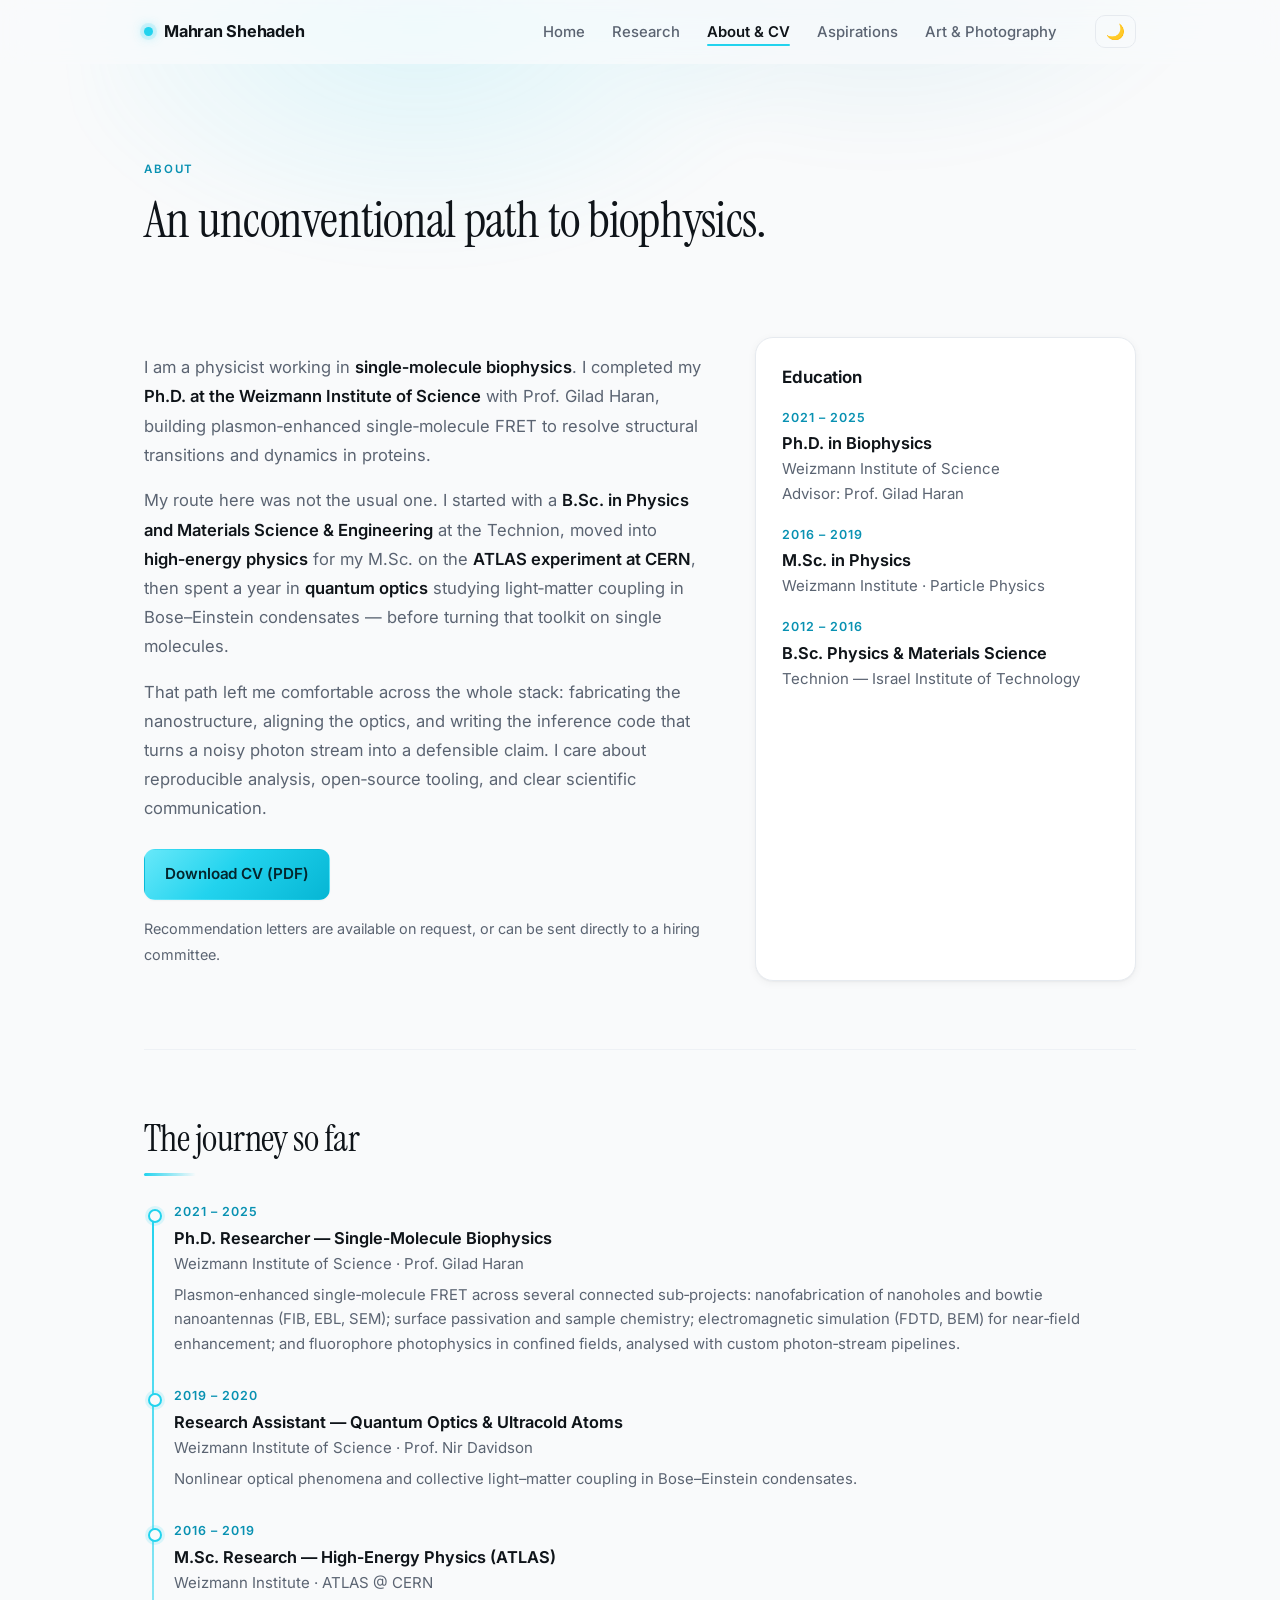
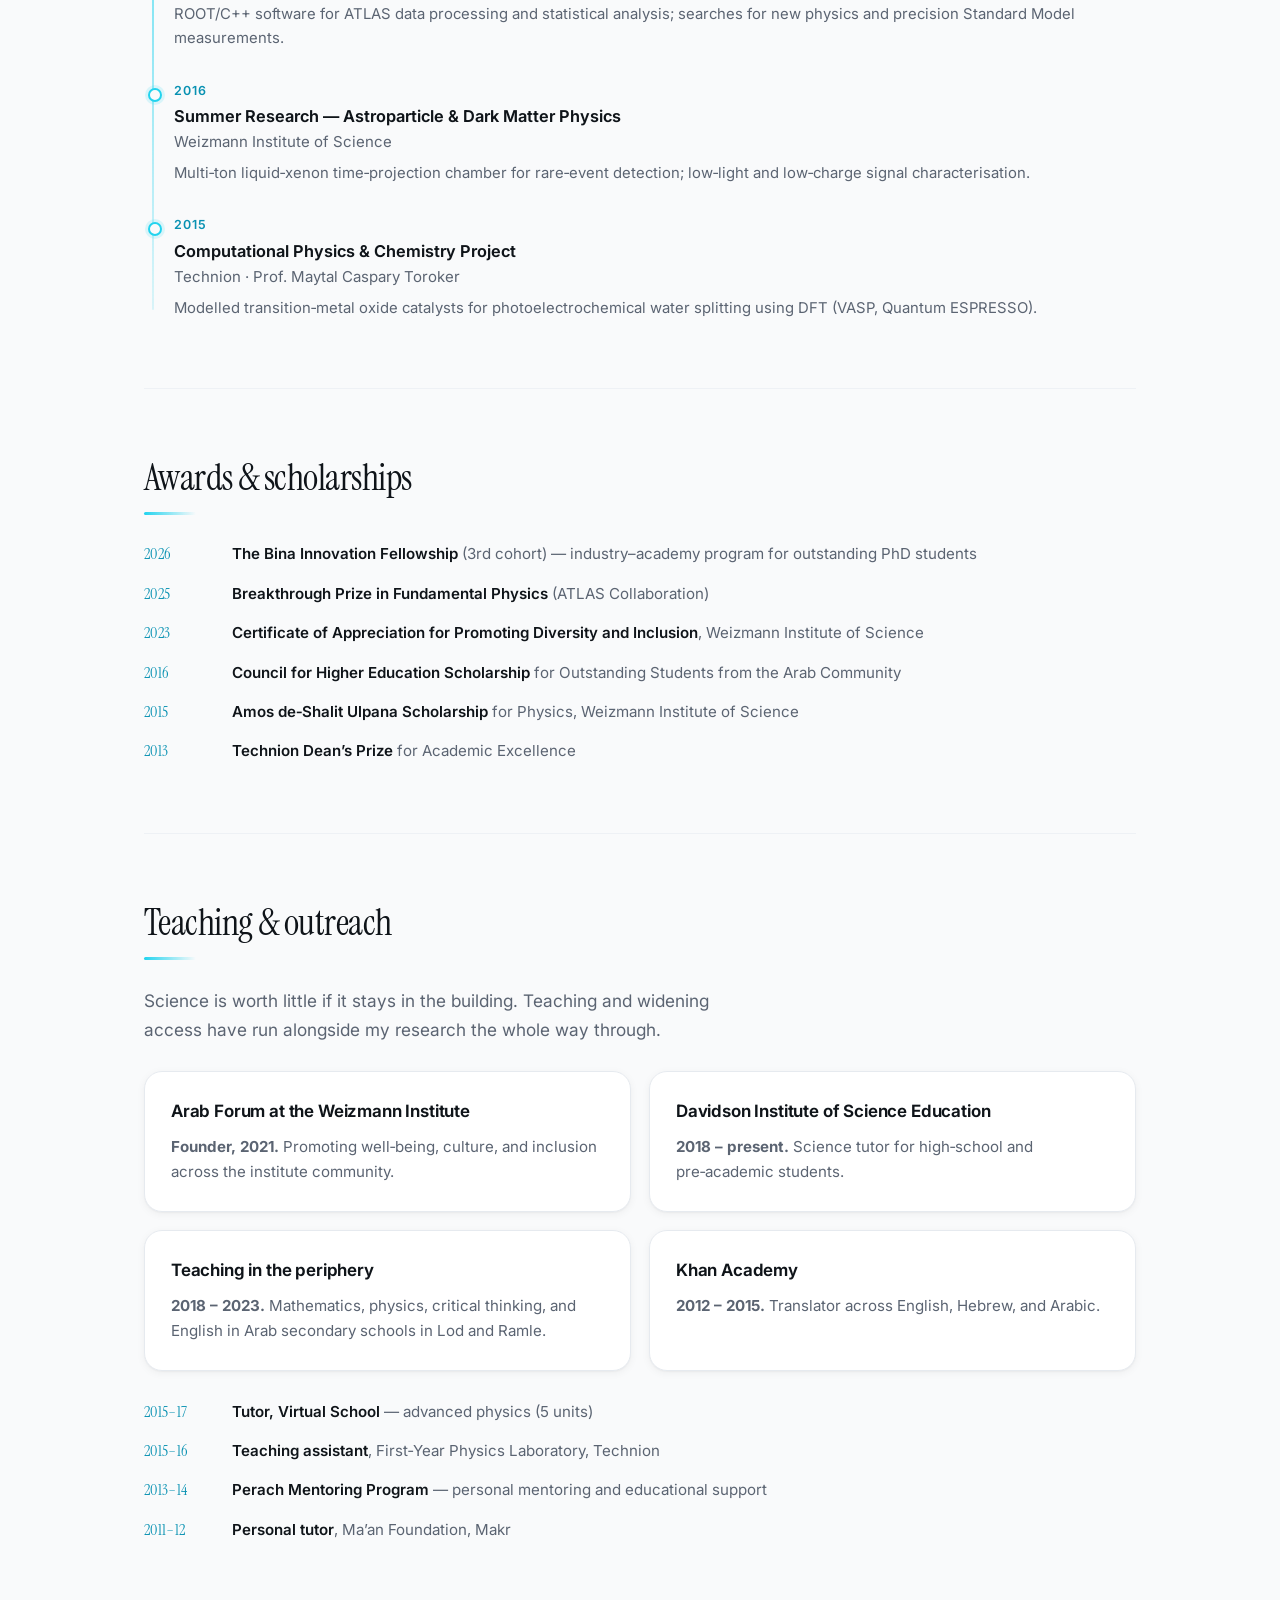
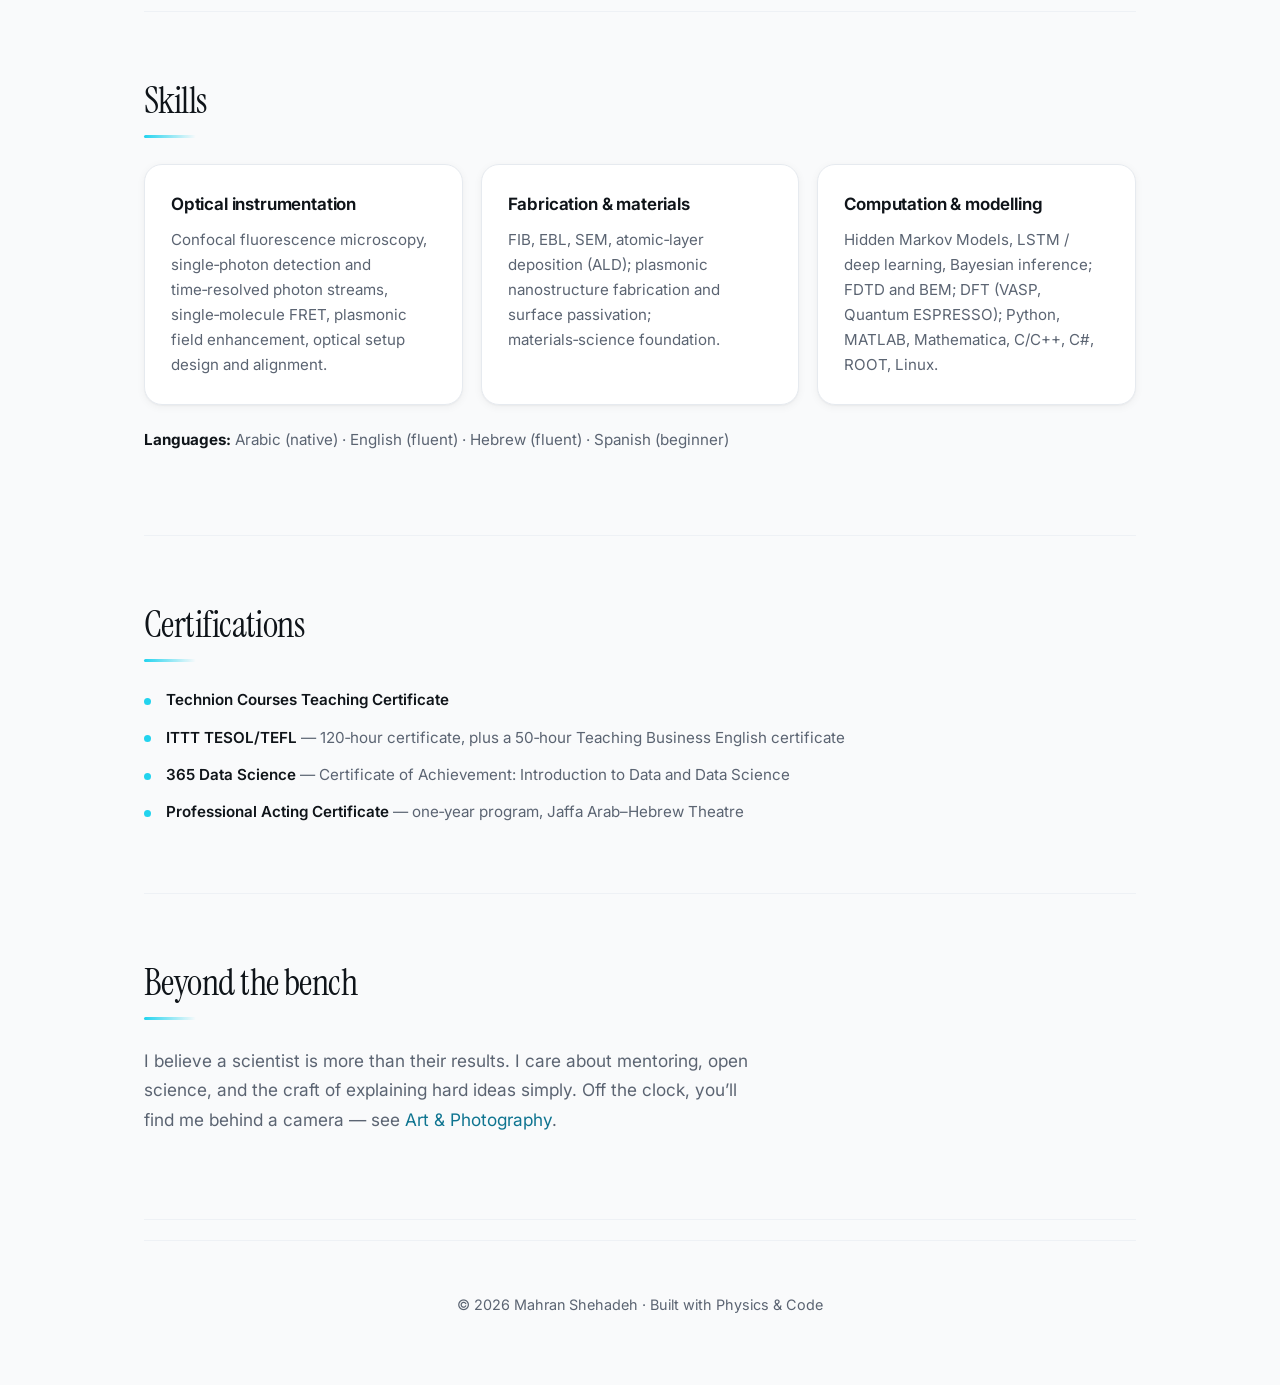
==== commit baff4fd6: "Add remaining CV sections to About The CV sync missed a few items: the Certifications section, four " ====
--- a/about.html
+++ b/about.html
@@ -80,6 +80,9 @@
           <p style="margin-top:26px;">
             <a href="MahranShehadeh_AcademicCV.pdf" class="btn" target="_blank" rel="noopener">Download CV (PDF)</a>
           </p>
+          <p style="font-size:0.9rem; margin-top:14px;">
+            Recommendation letters are available on request, or can be sent directly to a hiring committee.
+          </p>
         </div>
 
         <div class="card">
@@ -191,6 +194,13 @@
           <p><strong>2012 &ndash; 2015.</strong> Translator across English, Hebrew, and Arabic.</p>
         </article>
       </div>
+
+      <ul class="meta-list" style="margin-top:28px;">
+        <li><span class="yr">2015&ndash;17</span><span class="what"><strong>Tutor, Virtual School</strong> &mdash; advanced physics (5 units)</span></li>
+        <li><span class="yr">2015&ndash;16</span><span class="what"><strong>Teaching assistant</strong>, First&#8209;Year Physics Laboratory, Technion</span></li>
+        <li><span class="yr">2013&ndash;14</span><span class="what"><strong>Perach Mentoring Program</strong> &mdash; personal mentoring and educational support</span></li>
+        <li><span class="yr">2011&ndash;12</span><span class="what"><strong>Personal tutor</strong>, Ma&rsquo;an Foundation, Makr</span></li>
+      </ul>
     </section>
 
     <section class="section reveal">
@@ -218,6 +228,16 @@
     </section>
 
     <section class="section reveal">
+      <h2>Certifications</h2>
+      <ul class="cert-list">
+        <li><strong>Technion Courses Teaching Certificate</strong></li>
+        <li><strong>ITTT TESOL/TEFL</strong> &mdash; 120&#8209;hour certificate, plus a 50&#8209;hour Teaching Business English certificate</li>
+        <li><strong>365 Data Science</strong> &mdash; Certificate of Achievement: Introduction to Data and Data Science</li>
+        <li><strong>Professional Acting Certificate</strong> &mdash; one&#8209;year program, Jaffa Arab&#8211;Hebrew Theatre</li>
+      </ul>
+    </section>
+
+    <section class="section reveal">
       <h2>Beyond the bench</h2>
       <p class="lead">
         I believe a scientist is more than their results. I care about mentoring, open science, and the craft of
--- a/style.css
+++ b/style.css
@@ -415,7 +415,7 @@
 
 /* compact meta list (awards, talks) */
 .meta-list { list-style: none; padding: 0; margin: 0; display: grid; gap: 13px; }
-.meta-list li { display: grid; grid-template-columns: 62px 1fr; gap: 14px; align-items: baseline; }
+.meta-list li { display: grid; grid-template-columns: 74px 1fr; gap: 14px; align-items: baseline; }
 .meta-list .yr {
   font-family: var(--font-display); font-size: 1rem; color: var(--accent-deep);
   letter-spacing: 0.02em;
@@ -425,3 +425,12 @@
 @media (max-width: 520px) {
   .meta-list li { grid-template-columns: 1fr; gap: 2px; }
 }
+
+/* ---------- Certification list ---------- */
+.cert-list { list-style: none; padding: 0; margin: 0; display: grid; gap: 13px; max-width: 720px; }
+.cert-list li { position: relative; padding-left: 22px; color: var(--muted); font-size: 0.95rem; line-height: 1.6; }
+.cert-list li::before {
+  content: ''; position: absolute; left: 0; top: 0.62em;
+  width: 7px; height: 7px; border-radius: 50%; background: var(--accent);
+}
+.cert-list strong { color: var(--fg); font-weight: 600; }
